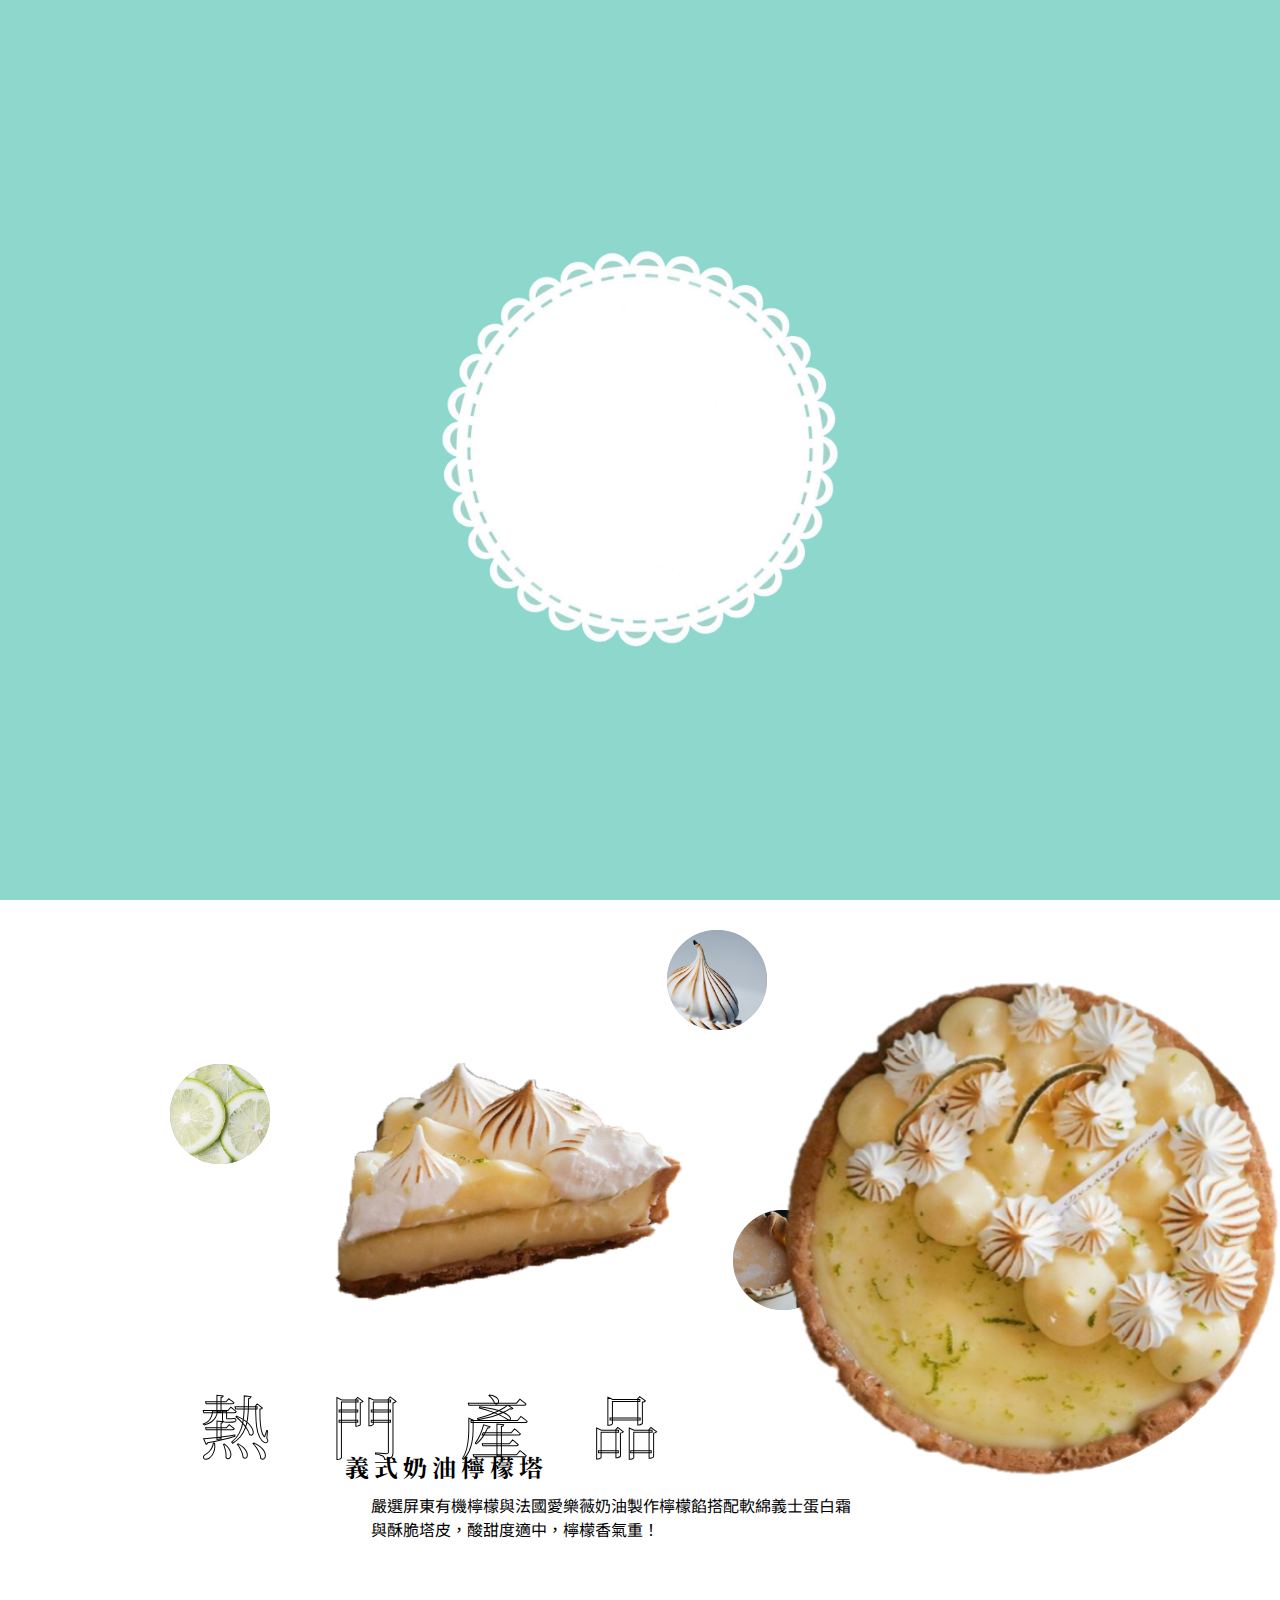
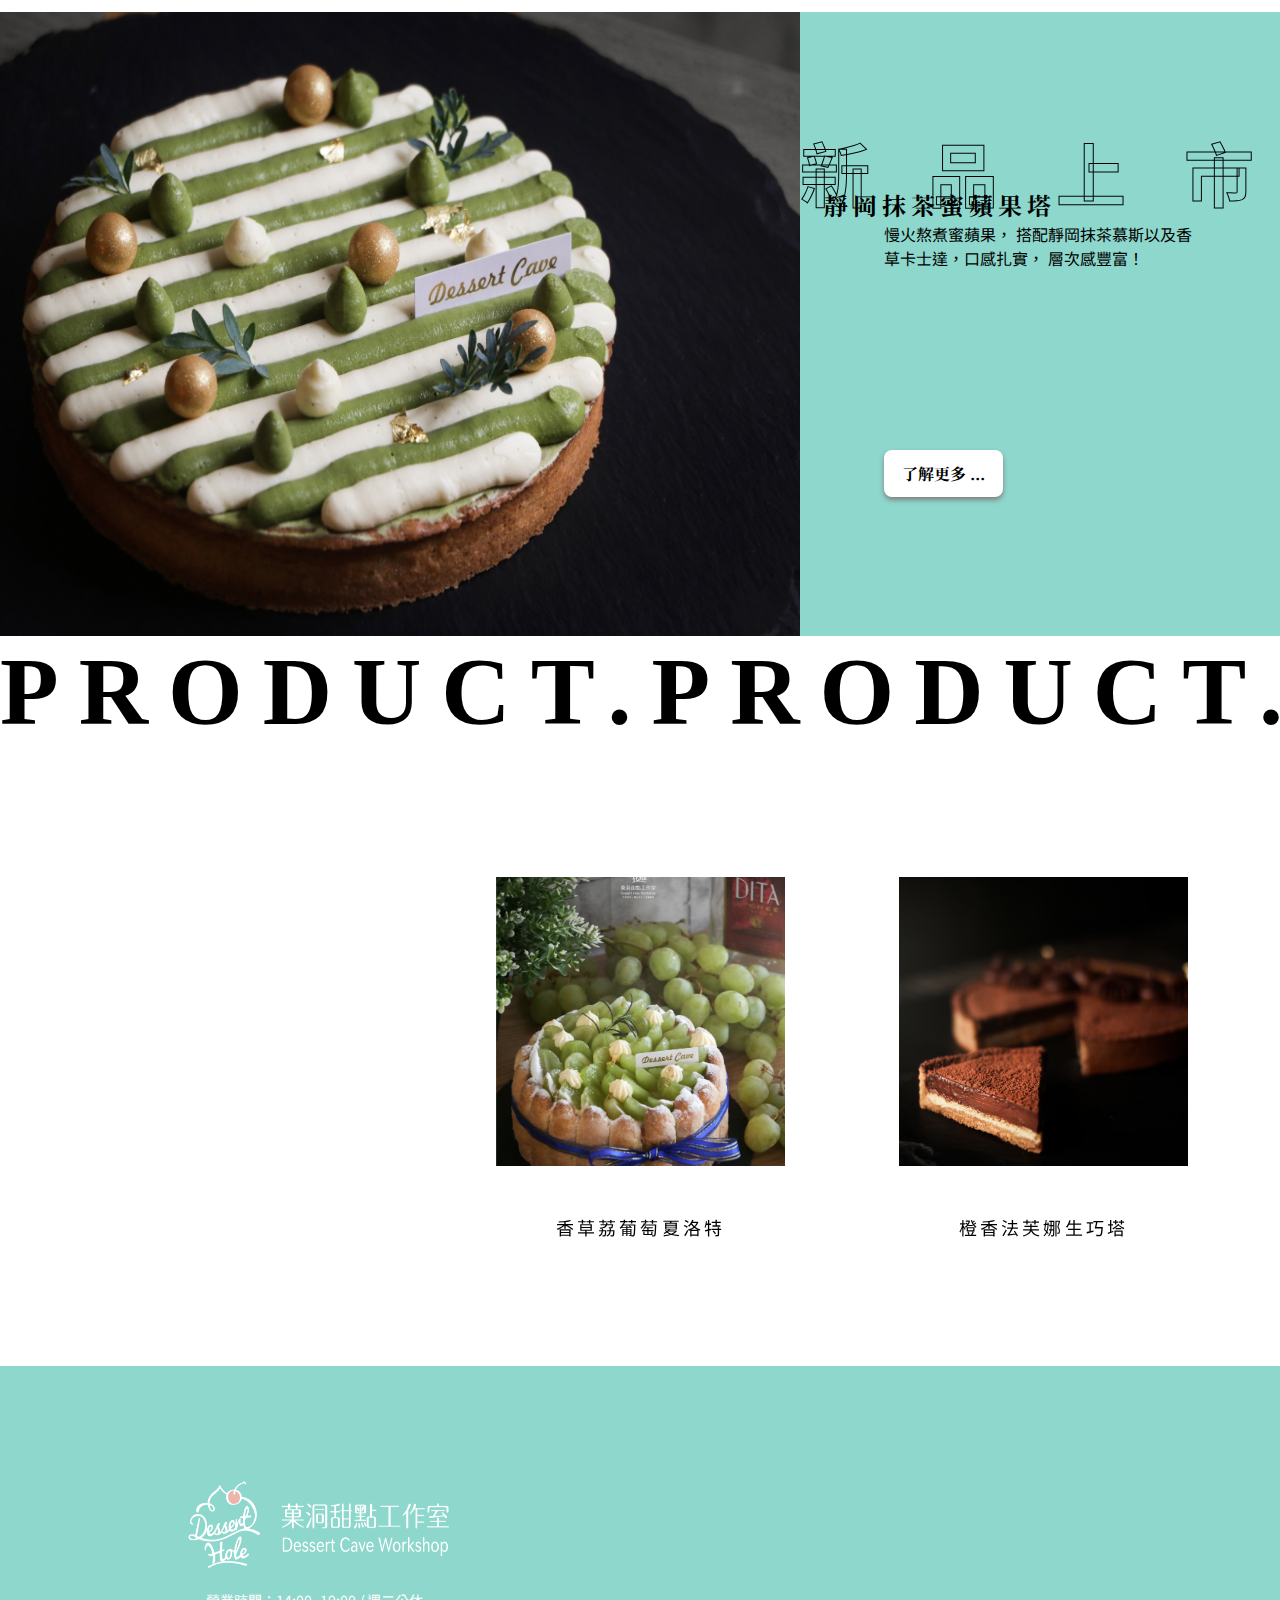
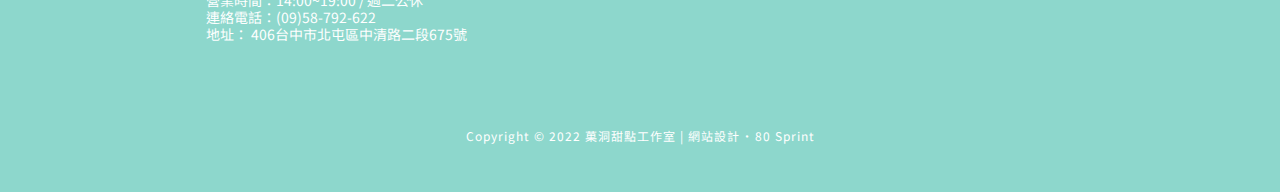
==== index.html @ 368b13ea "10302203" ====
<!DOCTYPE html>
<html lang="en">

<head>
	<meta charset="UTF-8">
	<meta http-equiv="X-UA-Compatible" content="IE=edge">
	<meta name="viewport" content="width=device-width, initial-scale=1.0">
	<title>菓洞甜點工作室首頁</title>
	<link href="https://fonts.googleapis.com/css?family=Noto+Sans+TC:100,300,regular,500,700,900" rel="stylesheet" />
	<link href="https://fonts.googleapis.com/css?family=Noto+Serif+TC:100,300,regular,500,700,900" rel="stylesheet" />
	<link rel='stylesheet' href='https://cdnjs.cloudflare.com/ajax/libs/font-awesome/6.2.0/css/all.min.css'
		integrity='sha512-xh6O/CkQoPOWDdYTDqeRdPCVd1SpvCA9XXcUnZS2FmJNp1coAFzvtCN9BmamE+4aHK8yyUHUSCcJHgXloTyT2A=='
		crossorigin='anonymous' />

	<link rel="stylesheet" href="https://cdn.jsdelivr.net/npm/bootstrap-icons@1.9.1/font/bootstrap-icons.css">
	<link rel="icon" type="image/x-icon" href="./img/logo-bg-white.png">
	<link rel="stylesheet" href="https://cdn.jsdelivr.net/npm/swiper@8/swiper-bundle.min.css" />
	<!--分頁圖片ICON-->
	<script src="./js/loading.js"></script>
	<link rel="stylesheet" href="./css/loading.css">
	<link rel="stylesheet" href="./css/index.css">
	<link rel="stylesheet" href="./css/banner-swiper.css">
</head>

<body>
	<!-- Messenger 洽談外掛程式 Code -->
	<div id="fb-root"></div>

	<!-- Your 洽談外掛程式 code -->
	<div id="fb-customer-chat" class="fb-customerchat">
	</div>

	<script>
		var chatbox = document.getElementById('fb-customer-chat');
		chatbox.setAttribute("page_id", "2015504092014554");
		chatbox.setAttribute("attribution", "biz_inbox");
	</script>

	<!-- Your SDK code -->
	<script>
		window.fbAsyncInit = function() {
			FB.init({
				xfbml            : true,
				version          : 'v15.0'
			});
		};

		(function(d, s, id) {
			var js, fjs = d.getElementsByTagName(s)[0];
			if (d.getElementById(id)) return;
			js = d.createElement(s); js.id = id;
			js.src = 'https://connect.facebook.net/zh_TW/sdk/xfbml.customerchat.js';
			fjs.parentNode.insertBefore(js, fjs);
		}(document, 'script', 'facebook-jssdk'));
	</script>

	<header class="nav-bar">
		<nav>
			<a href="./index.html">
				<div id="nav-logo" class="nav-logo"></div>
			</a>
			<div class="nav-btns">
				<a href="./news.html" class="nav-style nav-btn1">活動快訊</a>
				<a href="./product.html" class="nav-style nav-btn2">產品介紹</a>
				<a href="./AboutUs.html" class="nav-style nav-btn3">品牌故事</a>
			</div>
			<div class="social-media-area">
				<a href="https://www.facebook.com/dessertcave0725/" target="_blank" id="facebook" class="social-style"></a>
				<a href="https://www.instagram.com/dessertcave_taichung/?utm_medium=copy_link" target="_blank" id="instagram"
					class="social-style"></a>
			</div>
		</nav>
		<input id="ham_icon" type="checkbox" hidden>
		<label for="ham_icon" class="ham-icon">
			<?xml version="1.0" encoding="utf-8"?>
			<!-- Generator: Adobe Illustrator 25.0.0, SVG Export Plug-In . SVG Version: 6.00 Build 0)  -->
			<svg version="1.1" id="圖層_1" xmlns="http://www.w3.org/2000/svg" xmlns:xlink="http://www.w3.org/1999/xlink" x="0px"
				y="0px" viewBox="0 0 170.1 170.1" style="enable-background:new 0 0 170.1 170.1;" xml:space="preserve">
				<g>
					<g>
						<line class="st0" x1="36.9" y1="44.3" x2="133.2" y2="44.3" />
						<line class="st0" x1="36.9" y1="86" x2="133.2" y2="86" />
						<line class="st0" x1="85" y1="127.8" x2="133.2" y2="127.8" />
					</g>
				</g>
				<rect x="260.2" y="-26.9" class="st1" width="41.1" height="41.1" />
			</svg>
		</label>
		<div id="toggle_menu">
			<div class="wrap">
				<div class="toggle-menu-content">
					<img src="./img/logo-bg-white.png" alt="">
					<div class="nav-links">
						<a href="./news.html">活動快訊</a>
						<a href="./product.html">產品介紹</a>
						<a href="./AboutUs.html">品牌故事</a>
					</div>
					<div class="follow-us">Follow us</div>
					<div class="ssn">
						<i class="facebook fa-brands fa-facebook"></i>
						<i class="instagram fa-brands fa-instagram"></i>
					</div>
				</div>
				<label for="ham_icon" class="close-icon">
					<i class="fa-solid fa-xmark"></i>
				</label>
			</div>
		</div>

		<div class="pagination">
			<div class="content">
				<a href="#banner" class="page">
					最新消息
				</a>
				<a href="#showcase" class="page">熱門產品</a>
				<a href="#new" class="page">新品上市</a>
				<a href="#footer" class="page">聯絡我們</a>
			</div>
		</div>
	</header>

	<main>
		<div id="banner" class="banner">
			<div class="carousel">
				<button class="carousel__button carousel__button--left is-hidden">
					<i class="fa fa-angle-left" aria-hidden="true"></i>
				</button>
				<div class="carousel__track-container">
					<ul class="carousel__track">
						<li class="carousel__slide current-slide">
							<img class="carousel__image" src="./img/index/靜岡抹茶蜜蘋果.jfif" alt="">
						</li>
						<li class="carousel__slide">
							<img class="carousel__image" src="./img/義式奶油檸檬塔.png" alt="">
						</li>
					</ul>
				</div>
				<button class="carousel__button carousel__button--right">
					<i class="fa fa-angle-right" aria-hidden="true"></i>
				</button>
		
				<div class="carousel__nav">
					<button class="carousel__indicator current-slide"></button>
					<button class="carousel__indicator"></button>
				</div>
			</div>
		</div>
		<div id="showcase" class="product-showcase">

			<div class="see-through1 see-through-style">
				<div class="mask"></div>
				<img src="./img/index/lemon-hover.png" alt="">
			</div>
			<div class="see-through2 see-through-style">
				<div class="mask"></div>
				<img src="./img/index/Marshmallow-hover.png" alt="">
			</div>
			<div class="see-through3 see-through-style">
				<div class="mask"></div>
				<img src="./img/index/pie-hover.png" alt="">
			</div>

			<div class="profile">
				<img src="./img/index/lemon-slice.png" alt="">
			</div>
			<div class="description">
				<div class="title">
					<div class="bg">熱&nbsp;門&nbsp;產&nbsp;品</div>
					<div class="text">
						義式奶油檸檬塔
					</div>
					<p>
						嚴選屏東有機檸檬與法國愛樂薇奶油製作檸檬餡搭配軟綿義士蛋白霜與酥脆塔皮，酸甜度適中，檸檬香氣重！
					</p>
				</div>

			</div>
			<div class="rotate-img"></div>

		</div>


		<div id="new" class="new-product">
			<img src="./img/index/靜岡抹茶蜜蘋果.jfif" alt="New Product">
			<div class="text">
				<div class="title">
					<div class="inner-text">
						靜岡抹茶蜜蘋果塔
					</div>
					<div class="bg">新&nbsp;品&nbsp;上&nbsp;市</div>
				</div>
				<p>
					慢火熬煮蜜蘋果，
					搭配靜岡抹茶慕斯以及香草卡士達，口感扎實，
					層次感豐富！
				</p>
				<a href="https://www.facebook.com/dessertcave0725/" target="_blank"><button>了解更多 ...</button></a>
			</div>


		</div>
		<div id="series" class="product-series">
			<div class="marquee-area">
				<div class="marquee-text">PRODUCT.</div>
			</div>
			<div class="swiper-area">
				<div class="swiper mySwiper">
					<div class="swiper-wrapper">
						<div class="swiper-slide">
							<div class="swiper-product-img"><img src="./img/index/Product_List/香草荔葡萄夏洛特.jfif" alt="">
							</div>
							<div class="swiper-product-name">香草荔葡萄夏洛特</div>
						</div>
						<div class="swiper-slide">
							<div class="swiper-product-img"><img src="./img/index/Product_List/橙香法芙娜生巧塔.jfif" alt="">
							</div>
							<div class="swiper-product-name">橙香法芙娜生巧塔</div>
						</div>
						<div class="swiper-slide">
							<div class="swiper-product-img"><img src="./img/index/Product_List/伯爵奶茶慕斯塔.jfif" alt="">
							</div>
							<div class="swiper-product-name">伯爵奶茶慕斯塔</div>
						</div>
						<div class="swiper-slide">
							<div class="swiper-product-img">
								<img src="./img/index/靜岡抹茶蜜蘋果.jfif" alt="">
								<a href="./product.html" class="more-product">查看更多</a>
							</div>
						</div>
					</div>
				</div>
			</div>
		</div>
	</main>



	<footer id="footer">
		<div class="footer-box">
			<div class="information">
				<ul class="information_box">
					<li class="footer-title"><img src="./img/logo-white.png" alt=""></li>
					<ul class="text">
						<li class="open-time">
							<i class="fa-regular fa-clock"></i>營業時間：14:00~19:00 / 週二公休
						</li>
						<li class="phone">
							<i class="fa-solid fa-phone"></i>
							連絡電話：(09)58-792-622
						</li>
						<li class="address">
							<span><i class="fa-solid fa-location-dot"></i>
								地址：</span> 406台中市北屯區中清路二段675號
						</li>
						<li>
							<i class="fa-solid fa-location-dot"></i>
							<a href="https://goo.gl/maps/UedJ8vudftVtVXbB7">google map</a>
						</li>
					</ul>
				</ul>
			</div>
			<div class="map">
				<iframe
					src="https://www.google.com/maps/embed?pb=!1m18!1m12!1m3!1d3639.6289181786256!2d120.66221005079632!3d24.184743577884394!2m3!1f0!2f0!3f0!3m2!1i1024!2i768!4f13.1!3m3!1m2!1s0x346917ccaa821ba1%3A0x9b258333d403eedb!2z6I-T5rSe55Sc6bue5bel5L2c5a6kLeazleW8j-WhlOmhnuOAgeS5s-mFquibi-ezleWkluW4tuW6lw!5e0!3m2!1szh-TW!2stw!4v1666022627521!5m2!1szh-TW!2stw"
					allowfullscreen="" loading="lazy" referrerpolicy="no-referrer-when-downgrade"></iframe>
			</div>
		</div>
		<div class="copy-right">
			Copyright © 2022 菓洞甜點工作室 | 網站設計 ˙ 80 Sprint
		</div>
	</footer>

	<div id="loading">
		<img id="img_bg" src="./img/index/loading_bg.png" alt="" class="">
		<img id="img_logo_done" src="./img/index/logo-green.png" alt="" class="">
	</div>

	<script src="https://cdn.jsdelivr.net/npm/swiper@8/swiper-bundle.min.js"></script>
	<script>
		var swiper = new Swiper(".mySwiper", {
			slidesPerView: 1,
			spaceBetween: 114,
			centeredSlides: true,
			width: 289,
			// pagination: {
			//     el: ".swiper-pagination",
			//     clickable: true,
			// },
		});

	</script>
	<script src="./js/common.js"></script>
	<script src="./js/banner-swiper.js"></script>
</body>

</html>
---- css/loading.css ----
#loading {
  width: 100vw;
  height: 100vh;
  display: block;
  position: fixed;
  top: 0;
  left: 0;
  z-index: 100;
  background-color: #8dd7cc;
  animation: 1s linear 3s fade-out;
}
#loading :is(#img_bg, #img_logo, #img_logo_done) {
  position: absolute;
  top: 50%;
  left: 50%;
  translate: -50% -50%;
  width: 400px;
  height: 400px;
}
#loading #img_bg {
  animation: 2s cubic-bezier(.14,.8,.64,1.01) rotate, 2s linear 2s stop;
}
#loading #img_logo_done {
  scale: 0;
  animation: .75s cubic-bezier(.45,.5,.44,1.75) 2s pop-up, 1.25s linear 2.75s pop-stop;
}

/* View Style */
.off {
  display: none !important;
}

/* Animations */
@keyframes rotate {
  0% {
    rotate: 0deg;
  }
  100% {
    rotate: 180deg;
  }
}
@keyframes stop {
  0%,
  100% {
    rotate: 180deg;
  }
}
@keyframes fade-out {
  0% {
    opacity: 1;
  }
  99% {
    opacity: 0;
  }
  100% {
    display: none;
  }
}
@keyframes pop-up {
  0% {
    scale: 0;
    opacity: 0;
  }
  100% {
    scale: 1;
    opacity: 1;
  }
}
@keyframes pop-stop {
  0%, 100% {
    scale: 1;
    opacity: 1;
  }
}
---- css/index.css ----
@charset "UTF-8";
@import url("https://fonts.googleapis.com/css2?family=Noto+Sans+TC:wght@900&display=swap");
@keyframes img-rotate {
  0% {
    transform: rotate(360deg);
  }
  100% {
    transform: rotate(0deg);
  }
}
@keyframes marquee {
  0% {
    transform: translateX(0px);
  }
  100% {
    transform: translateX(-1950px);
  }
}
* {
  box-sizing: border-box;
  margin: 0;
  padding: 0;
  font-family: "Noto Sans TC", sans-serif;
}

html {
  scroll-behavior: smooth;
}
html ::-webkit-scrollbar {
  width: 0px;
}

body {
  width: 100%;
  height: auto;
  position: relative;
  font-family: "Noto Serif TC";
}

header {
  width: 100%;
  height: 70px;
  position: relative;
  top: 0;
  border-top: 7px solid rgb(141, 215, 204);
  background-color: white;
  z-index: 100;
  transition: 0.2s ease-out;
}
header nav {
  display: flex;
  justify-content: flex-end;
  align-items: center;
  position: relative;
  max-width: 1440px;
  height: 100%;
  margin: auto;
  background-color: white;
}
header nav .nav-logo {
  display: flex;
  justify-content: center;
  align-items: center;
  height: 102px;
  width: 102px;
  background-image: url("../img/NAV/Logo/logo-bg-white.png");
  background-position: center;
  background-size: cover;
  background-repeat: no-repeat;
  position: absolute;
  top: 15px;
  left: 0;
  border-radius: 50%;
  z-index: 5;
  scale: 1;
  transition: 0.2s ease-out;
}
header nav .nav-btns {
  display: flex;
  justify-content: flex-end;
  align-items: center;
  position: relative;
  height: 100%;
  flex: 1;
  padding: 0 28px;
  background-color: white;
}
header nav .nav-btns a ul li {
  display: flex;
  justify-content: center;
  align-items: center;
}
header nav .nav-btns a + a {
  margin-left: 12px;
}
header nav .nav-btns .nav-style {
  display: flex;
  justify-content: center;
  align-items: center;
  position: relative;
  padding: 4px 8px;
  text-decoration: none;
  color: black;
  font-weight: 400;
  font-size: 18px;
  border-radius: 8px;
  letter-spacing: 1px;
  transition: 0.2s;
  z-index: 2;
}
header nav .nav-btns .nav-style:hover {
  outline: 3px solid #8dd7cc;
}
header nav .nav-btns .nav-style#order .order-menu {
  width: 100%;
  position: absolute;
  top: 100%;
  list-style: none;
  display: none;
  line-height: 40px;
  border: 1px black solid;
  background-color: #eee;
}
header nav .nav-btns .nav-style#order:hover .order-menu {
  display: block;
  width: 100%;
}
header nav .nav-btns .nav-style#order:hover .order-menu li:hover {
  background-color: #000;
  color: #eee;
}
header nav .nav-btns:after {
  content: "";
  position: absolute;
  right: 0;
  height: 36px;
  border-right: 2px solid #242424;
}
header nav .social-media-area {
  display: flex;
  justify-content: center;
  align-items: center;
  position: relative;
  padding: 0 16px 0 32px;
  background-color: white;
}
header nav .social-media-area a + a {
  margin-left: 12px;
}
header nav .social-media-area .social-style {
  width: 44px;
  height: 44px;
}
header nav .social-media-area #facebook {
  width: 40px;
  height: 40px;
  background-image: url("../img/NAV/社群/FB.png");
  background-position: center;
  background-size: cover;
  background-repeat: no-repeat;
  transition: 0.4s ease;
  scale: 1;
}
header nav .social-media-area #facebook:hover {
  scale: 1.15;
}
header nav .social-media-area #instagram {
  width: 38px;
  height: 38px;
  background-image: url("../img/NAV/社群/IG.png");
  background-position: center;
  background-size: cover;
  background-repeat: no-repeat;
  background-size: contain;
  transition: 0.4s ease;
  scale: 1;
}
header nav .social-media-area #instagram:hover {
  scale: 1.15;
}
header .ham-icon,
header #toggle_menu {
  display: none;
}
header .pagination {
  width: 100%;
  height: 40px;
  display: flex;
  justify-content: flex-end;
  align-items: center;
  position: absolute;
}
header .pagination .content {
  display: flex;
  justify-content: space-around;
  align-items: center;
  width: calc(50% + 720px - 51px);
  height: 100%;
  padding: 0 10%;
  background-color: rgba(141, 215, 204, 0.6);
  z-index: 1;
}
header .pagination .content a {
  color: black;
  text-decoration: none;
  transition: 0.25s ease;
}
header .pagination .content a:hover {
  text-decoration: underline;
}

main {
  position: relative;
  width: 100%;
}
main .banner {
  width: 100%;
  height: 771px;
  display: flex;
  justify-content: center;
  align-items: center;
  background-image: url("../img/index/banner_img.jfif");
  background-position: center;
  background-size: cover;
  background-repeat: no-repeat;
  position: relative;
}
main .product-showcase {
  width: 100%;
  height: 771px;
  display: flex;
  justify-content: center;
  align-items: center;
  position: relative;
  font-family: "Noto Serif TC";
  font-size: 3rem;
  overflow: hidden;
}
main .product-showcase .see-through-style {
  width: 100px;
  height: 100px;
  border-radius: 50%;
  position: absolute;
}
main .product-showcase .see-through-style .mask {
  z-index: 5;
}
main .product-showcase .see-through-style img {
  width: 100%;
  height: 100%;
}
@media screen and (max-width: 720px) {
  main .product-showcase .see-through-style {
    display: none;
  }
}
main .product-showcase .see-through1 {
  background-color: #969696;
  top: 223px;
  left: 170px;
}
main .product-showcase .see-through1 .mask {
  background-image: url("./img/index/icons8-lemon.png");
  background-position: center;
  background-size: cover;
  background-repeat: no-repeat;
}
main .product-showcase .see-through2 {
  background-color: #969696;
  top: 89px;
  left: 667px;
}
main .product-showcase .see-through2 .mask {
  background-image: url("./img/index/icons8-marshmallow.png");
  background-position: center;
  background-size: cover;
  background-repeat: no-repeat;
}
main .product-showcase .see-through3 {
  background-color: #969696;
  top: 369px;
  left: 733px;
}
main .product-showcase .see-through3 .mask {
  background-image: url("./img/index/Cookie.png");
  background-position: center;
  background-size: cover;
  background-repeat: no-repeat;
}
main .product-showcase .profile {
  width: 621px;
  height: auto;
  position: absolute;
  top: 219px;
  left: 184px;
}
main .product-showcase .profile img {
  width: 100%;
  height: auto;
  object-fit: contain;
}
@media screen and (max-width: 720px) {
  main .product-showcase .profile {
    display: none;
  }
}
main .product-showcase .description {
  width: 600px;
  position: absolute;
  top: 532px;
  left: 200px;
  display: flex;
  justify-content: space-between;
}
main .product-showcase .description .title {
  width: 100%;
  height: 100%;
  position: relative;
}
main .product-showcase .description .title .text {
  width: 100%;
  position: absolute;
  top: 76px;
  left: 145px;
  font-size: 24px;
  font-weight: bold;
  font-family: "Noto Serif TC";
  color: black;
  letter-spacing: 5px;
  z-index: 5;
}
main .product-showcase .description .title .bg {
  font-size: 70px;
  font-weight: none;
  font-family: "Noto Serif TC";
  color: transparent;
  position: absolute;
  top: 0;
  left: 0;
  z-index: 3;
  -webkit-text-stroke: 1px black;
  letter-spacing: 0.3em;
}
main .product-showcase .description .title p {
  width: 488px;
  height: 79px;
  font-size: 16px;
  position: absolute;
  top: 120px;
  left: 171px;
  z-index: 1;
}
@media screen and (max-width: 720px) {
  main .product-showcase .description {
    top: 0;
    left: 20px;
  }
  main .product-showcase .description .title .text {
    top: 187px;
    left: 53px;
    font-size: 18px;
  }
  main .product-showcase .description .title .bg {
    top: 166px;
    left: 24px;
    -webkit-text-stroke: 0px black;
    color: #eeb8af;
    font-size: 32px;
    font-weight: 700;
    letter-spacing: 0.3em;
  }
  main .product-showcase .description .title p {
    width: 192px;
    height: auto;
    top: 342px;
    left: 44px;
    font-size: 14px;
  }
}
main .product-showcase .rotate-img {
  width: 609px;
  height: 609px;
  animation-name: img-rotate;
  animation-duration: 10s;
  animation-iteration-count: infinite;
  animation-timing-function: linear;
  background-image: url("../img/index/檸檬塔去背.png");
  background-position: center;
  background-size: cover;
  background-repeat: no-repeat;
  position: absolute;
  top: 50%;
  right: 100px;
  translate: 0 -50%;
  border-radius: 50%;
}
@media screen and (max-width: 720px) {
  main .product-showcase .rotate-img {
    width: 383px;
    height: 383px;
    position: absolute;
    top: 50%;
    right: -191px;
    translate: 0 -50%;
  }
}
@media screen and (max-width: 720px) {
  main .product-showcase {
    width: 100%;
    height: 509px;
  }
}
main .new-product {
  width: 100%;
  height: 624px;
  display: flex;
  justify-content: flex-start;
  align-items: center;
  position: relative;
  color: rgb(107, 78, 38);
  font-family: "Noto Serif TC";
  font-size: 3rem;
  background-color: rgb(141, 215, 204);
}
main .new-product img {
  width: 1034px;
  height: 624px;
  background-color: rgb(141, 215, 204);
}
main .new-product .text {
  width: calc(100% - 1034px);
  height: 100%;
  display: flex;
  flex-direction: column;
  justify-content: center;
  align-items: flex-start;
  background-color: rgb(141, 215, 204);
}
main .new-product .text .title {
  width: 385px;
  height: 70px;
  display: flex;
  justify-content: flex-start;
  align-items: flex-end;
  padding-left: 59px;
  position: relative;
}
main .new-product .text .title .inner-text {
  font-size: 24px;
  font-weight: bold;
  font-family: "Noto Serif TC";
  color: black;
  position: absolute;
  left: 24px;
  letter-spacing: 5px;
  z-index: 1;
}
main .new-product .text .title .bg {
  width: 403px;
  height: 118px;
  display: flex;
  justify-content: flex-start;
  align-items: flex-end;
  position: absolute;
  left: 0;
  -webkit-text-stroke: 1px black;
  color: transparent;
  font-size: 70px;
  font-weight: 700;
  letter-spacing: 0.3em;
  z-index: 0;
}
main .new-product .text p {
  width: 399px;
  height: 128px;
  padding-left: 84px;
  font-size: 16px;
  color: black;
}
main .new-product .text button {
  transform: translateX(84px);
  margin-top: 100px;
  padding: 12px 18px;
  font-size: 16px;
  font-weight: bold;
  font-family: "Noto Serif TC";
  color: black;
  border: none;
  border-radius: 8px;
  background-color: white;
  box-shadow: gray 0px 3px 5px;
  cursor: pointer;
}
main .new-product .text button:hover {
  outline: 4px solid #242424;
}
@media screen and (max-width: 720px) {
  main .new-product .text button {
    display: none;
  }
}
@media screen and (max-width: 720px) {
  main .new-product {
    width: 100%;
    height: 451px;
  }
  main .new-product img {
    width: 100%;
    height: 100%;
    object-fit: cover;
    object-position: center;
  }
  main .new-product .text {
    width: 100vw;
    height: 200px;
    display: flex;
    flex-direction: column;
    justify-content: flex-start;
    align-items: center;
    position: absolute;
    top: 0;
    left: 0;
    background-color: transparent;
    z-index: 5;
  }
  main .new-product .text .title {
    width: 100vw;
    height: 44px;
    position: absolute;
    top: 0;
    left: 0;
  }
  main .new-product .text .title .inner-text {
    top: 296px;
    left: 53px;
    color: #fff;
    font-size: 18px;
  }
  main .new-product .text .title .bg {
    width: auto;
    height: auto;
    top: 247px;
    left: 24px;
    -webkit-text-stroke-width: 0px;
    color: #fff;
    font-size: 32px;
    font-family: "Noto Serif TC";
    font-weight: 700;
    letter-spacing: 0.3em;
  }
  main .new-product .text p {
    width: 100vw;
    height: auto;
    position: absolute;
    top: 357px;
    padding: 0 45px;
    color: #fff;
    font-size: 14px;
  }
  main .new-product .text .more-info {
    display: none;
  }
}
main .product-series {
  width: 100%;
  height: auto;
  color: rgb(107, 78, 38);
  font-family: "Noto Serif TC";
  font-size: 3rem;
}
main .product-series .marquee-area {
  width: 100%;
  overflow: hidden;
}
main .product-series .marquee-area .marquee-text {
  font-size: 96px;
  font-weight: bold;
  font-family: none;
  color: black;
  animation-name: marquee;
  animation-duration: 5s;
  animation-iteration-count: infinite;
  animation-timing-function: linear;
  width: 650px;
  height: 96px;
  letter-spacing: 20px;
}
main .product-series .marquee-area .marquee-text::before {
  content: "PRODUCT.PRODUCT.PRODUCT.";
}
main .product-series .marquee-area .marquee-text::after {
  content: "PRODUCT.PRODUCT.";
}
main .product-series .swiper-area {
  width: 100%;
  height: auto;
  padding: 145px 0 126px;
  position: relative;
  display: flex;
  align-items: center;
}
main .product-series .swiper-area .swiper {
  width: 100%;
  height: auto;
  padding: 0;
}
main .product-series .swiper-area .swiper .swiper-wrapper {
  position: relative;
  left: 50%;
  translate: -144px 0;
}
main .product-series .swiper-area .swiper .swiper-wrapper .swiper-slide {
  width: 289px;
  height: auto;
  display: flex;
  flex-direction: column;
  justify-content: start;
  align-items: center;
}
main .product-series .swiper-area .swiper .swiper-wrapper .swiper-slide .swiper-product-img {
  width: 289px;
  height: 289px;
}
main .product-series .swiper-area .swiper .swiper-wrapper .swiper-slide .swiper-product-img img {
  width: 100%;
  height: 100%;
  object-fit: cover;
  object-position: center;
}
main .product-series .swiper-area .swiper .swiper-wrapper .swiper-slide .swiper-product-img .more-product {
  width: 289px;
  height: 289px;
  display: flex;
  justify-content: center;
  align-items: center;
  position: absolute;
  top: 0;
  color: #000;
  font-size: 18px;
  background-color: rgba(255, 255, 255, 0.6);
  z-index: 5;
}
main .product-series .swiper-area .swiper .swiper-wrapper .swiper-slide .swiper-product-name {
  font-size: 18px;
  font-weight: none;
  font-family: "Noto Sans TC";
  color: black;
  padding-top: 48px;
  letter-spacing: 0.2rem;
}
@media screen and (max-width: 720px) {
  main .product-series .swiper-area {
    padding: 80px 0 60px;
  }
  main .product-series .swiper-area .swiper .swiper-wrapper {
    position: relative;
    left: 50%;
    translate: -150px 0;
  }
  main .product-series .swiper-area .swiper .swiper-wrapper .swiper-slide {
    width: 300px;
    height: auto;
    display: flex;
    flex-direction: column;
    justify-content: start;
    align-items: center;
  }
  main .product-series .swiper-area .swiper .swiper-wrapper .swiper-slide .swiper-product-img {
    width: 300px;
    height: 300px;
  }
  main .product-series .swiper-area .swiper .swiper-wrapper .swiper-slide .swiper-product-img .more-product {
    width: 300px;
    height: 300px;
  }
  main .product-series .swiper-area .swiper .swiper-wrapper .swiper-slide .swiper-product-name {
    font-size: 16px;
    font-weight: 400;
    font-family: "Noto Sans TC";
    color: black;
    padding-top: 36px;
  }
}

footer {
  width: 100%;
  height: 426px;
  display: flex;
  flex-direction: column;
  justify-content: center;
  align-items: center;
  background-color: rgb(141, 215, 204);
  color: rgb(107, 78, 38);
}
footer .footer-box {
  width: 80%;
  display: grid;
  grid-template-columns: 1fr 1fr;
}
footer .footer-box .information {
  display: flex;
  justify-content: center;
  align-items: center;
}
footer .footer-box .information .information_box {
  width: 350px;
  font-size: 14px;
}
footer .footer-box .information .information_box .footer-title {
  list-style: none;
}
footer .footer-box .information .information_box .footer-title img {
  width: 261px;
  height: 87px;
}
footer .footer-box .information .information_box .text {
  padding: 20px 10px;
  color: #fff;
}
footer .footer-box .information .information_box .text li {
  font-size: 14px;
  line-height: 17px;
  list-style: none;
}
footer .footer-box .information .information_box .text li i {
  padding-right: 8px;
}
footer .footer-box .information .information_box .text li:nth-last-of-type(1) {
  display: none;
}
footer .footer-box .map {
  display: flex;
  justify-content: center;
  align-items: center;
}
footer .footer-box .map iframe {
  width: 554px;
  height: 236px;
  border: 0;
  border-radius: 40px;
  padding: 10px;
}
footer .copy-right {
  width: 419px;
  height: 15px;
  display: flex;
  justify-content: center;
  align-items: center;
  transform: translate(0, 250%);
  color: white;
  font-size: 12px;
  letter-spacing: 1px;
}

@media (max-width: 1024px) {
  header nav .nav-btns .nav-style {
    padding: 4px 5px;
  }
  footer {
    justify-content: flex-start;
    width: 100%;
    height: 236px;
  }
  footer .footer-box {
    width: 70%;
    display: flex;
    justify-content: center;
    align-items: center;
    margin-top: 21px;
    border-bottom: 1px solid #121212;
  }
  footer .footer-box .information {
    display: flex;
    flex-direction: column;
    justify-content: center;
    align-items: center;
  }
  footer .footer-box .information .information_box {
    display: flex;
    flex-direction: column;
    justify-content: center;
    align-items: center;
  }
  footer .footer-box .information .information_box .footer-title img {
    width: 166px;
    height: 49px;
  }
  footer .footer-box .information .information_box .text {
    display: flex;
    flex-direction: column;
    justify-content: center;
    align-items: center;
  }
  footer .footer-box .information .information_box .text li {
    font-weight: 400;
    font-size: 12px;
    line-height: 15px;
    color: #121212;
  }
  footer .footer-box .information .information_box .text li a {
    text-decoration: none;
    color: #000;
  }
  footer .footer-box .information .information_box .text li:nth-of-type(1) i {
    display: none;
  }
  footer .footer-box .information .information_box .text li:nth-of-type(2) i {
    display: none;
  }
  footer .footer-box .information .information_box .text li:nth-of-type(3) span {
    display: none;
  }
  footer .footer-box .information .information_box .text li:nth-last-of-type(1) {
    display: block;
  }
  footer .footer-box .map,
footer .footer-box .map iframe {
    display: none !important;
  }
  footer .copy-right {
    transform: translate(0, 0);
    margin: 20px 0 17px;
    color: #121212;
  }
}
@media screen and (min-width: 1441px) and (max-width: 1600px) {
  main .product-showcase .rotate-img {
    right: 0;
  }
  main .new-product img {
    width: 800px;
    height: 624px;
  }
}
@media screen and (min-width: 1241px) and (max-width: 1440px) {
  header nav {
    padding: 0 20px;
    width: calc(100% - 50px);
    height: 100%;
  }
  header nav .nav-logo {
    left: 50px;
  }
  header .pagination .content {
    display: flex;
    justify-content: space-around;
    align-items: center;
    width: calc(100% - 121px);
    height: 100%;
    padding: 0 10%;
    background-color: rgba(141, 215, 204, 0.6);
    z-index: 1;
  }
  header .pagination .content a {
    text-decoration: none;
  }
  main .product-showcase .rotate-img {
    right: 0;
    width: 500px;
    height: 500px;
  }
  main .new-product img {
    width: 800px;
    height: 624px;
  }
}
@media screen and (min-width: 780px) and (max-width: 1240px) {
  header nav {
    padding: 0 20px;
    width: calc(100% - 30px);
    height: 100%;
  }
  header nav .nav-logo {
    left: 30px;
  }
  header .pagination .content {
    display: flex;
    justify-content: space-around;
    align-items: center;
    width: calc(100% - 131px);
    height: 100%;
    padding: 0 10%;
    background-color: rgba(141, 215, 204, 0.6);
    z-index: 1;
  }
  header .pagination .content a {
    text-decoration: none;
  }
  main .product-showcase .rotate-img {
    right: 0;
    width: 400px;
    height: 400px;
  }
  main .new-product img {
    width: 700px;
    height: 624px;
  }
}
@media screen and (max-width: 720px) {
  header {
    position: relative;
  }
  header nav {
    padding: 0 20px;
  }
  header nav .nav-logo {
    width: 70px;
    height: 70px;
    position: absolute;
    top: 19px;
    left: 50%;
    translate: -50% 0;
  }
  header nav .nav-btns,
header nav .social-media-area {
    display: none;
  }
  header .ham-icon {
    position: absolute;
    right: 0;
    top: 50%;
    padding: 0 15px 0;
    transform: translateY(-50%);
    display: block;
    font-size: 3rem;
    z-index: 1;
    cursor: pointer;
  }
  header .ham-icon svg {
    width: 35px;
    height: 35px;
  }
  header .ham-icon svg .st0 {
    fill: none;
    stroke: #9CCEC5;
    stroke-width: 10;
    stroke-miterlimit: 10;
  }
  header #ham_icon:checked ~ #toggle_menu {
    width: 100%;
    height: 100vh;
  }
  header #ham_icon:checked ~ #toggle_menu .wrap .toggle-menu-content img {
    scale: 1;
  }
  header #ham_icon:checked ~ #toggle_menu .wrap .close-icon {
    width: 80px;
    height: 100vh;
    display: flex;
    justify-content: flex-start;
    align-items: center;
    background-color: #8dd7cc;
  }
  header #toggle_menu {
    width: 0;
    height: 100vh;
    transition-duration: 0.4s;
    transition-delay: 0s;
    transition-timing-function: ease-out;
    position: fixed;
    top: 0;
    right: -100vw;
    display: block;
    background-color: white;
    translate: -100% 0;
    z-index: 5;
  }
  header #toggle_menu .wrap {
    display: flex;
  }
  header #toggle_menu .wrap .toggle-menu-content {
    width: calc(100% - 80px);
    height: 100vh;
    display: flex;
    flex-direction: column;
    justify-content: center;
    align-items: center;
  }
  header #toggle_menu .wrap .toggle-menu-content img {
    width: 130px;
    height: 130px;
    object-fit: contain;
    scale: 0;
  }
  header #toggle_menu .wrap .toggle-menu-content .nav-links {
    display: flex;
    flex-direction: column;
    justify-content: center;
    align-items: center;
    padding: 70px 0;
  }
  header #toggle_menu .wrap .toggle-menu-content .nav-links a + a {
    padding-top: 35px;
  }
  header #toggle_menu .wrap .toggle-menu-content .nav-links a {
    color: #000;
    font-size: 20px;
    font-family: "Noto Sans TC";
    text-decoration: none;
  }
  header #toggle_menu .wrap .toggle-menu-content .follow-us {
    padding: 100px 0 20px;
    font-size: 16px;
    font-family: "Noto Sans TC";
  }
  header #toggle_menu .wrap .toggle-menu-content .ssn {
    width: 102px;
    height: 42px;
    display: flex;
    justify-content: space-between;
    align-items: center;
  }
  header #toggle_menu .wrap .toggle-menu-content .ssn .facebook, header #toggle_menu .wrap .toggle-menu-content .ssn .instagram {
    color: #8dd7cc;
    transition: 0.4s ease;
    scale: 1;
  }
  header #toggle_menu .wrap .toggle-menu-content .ssn .facebook {
    font-size: 42px;
  }
  header #toggle_menu .wrap .toggle-menu-content .ssn .instagram {
    font-size: 42px;
  }
  header #toggle_menu .wrap .close-icon {
    width: 80px;
    height: 100vh;
    display: flex;
    justify-content: center;
    align-items: center;
    background-color: #8dd7cc;
  }
  header #toggle_menu .wrap .close-icon i {
    font-size: 30px;
    padding-left: 25px;
  }
  header .pagination {
    display: none !important;
  }
  header .pagination .content {
    width: 100%;
    color: white;
  }
}
.header-hide {
  position: fixed !important;
  top: -70px;
}

.header-show {
  position: fixed !important;
  top: 0px;
}

.logo-hide {
  scale: 0 !important;
}

.pagination-span {
  width: 100% !important;
}/*# sourceMappingURL=index.css.map */
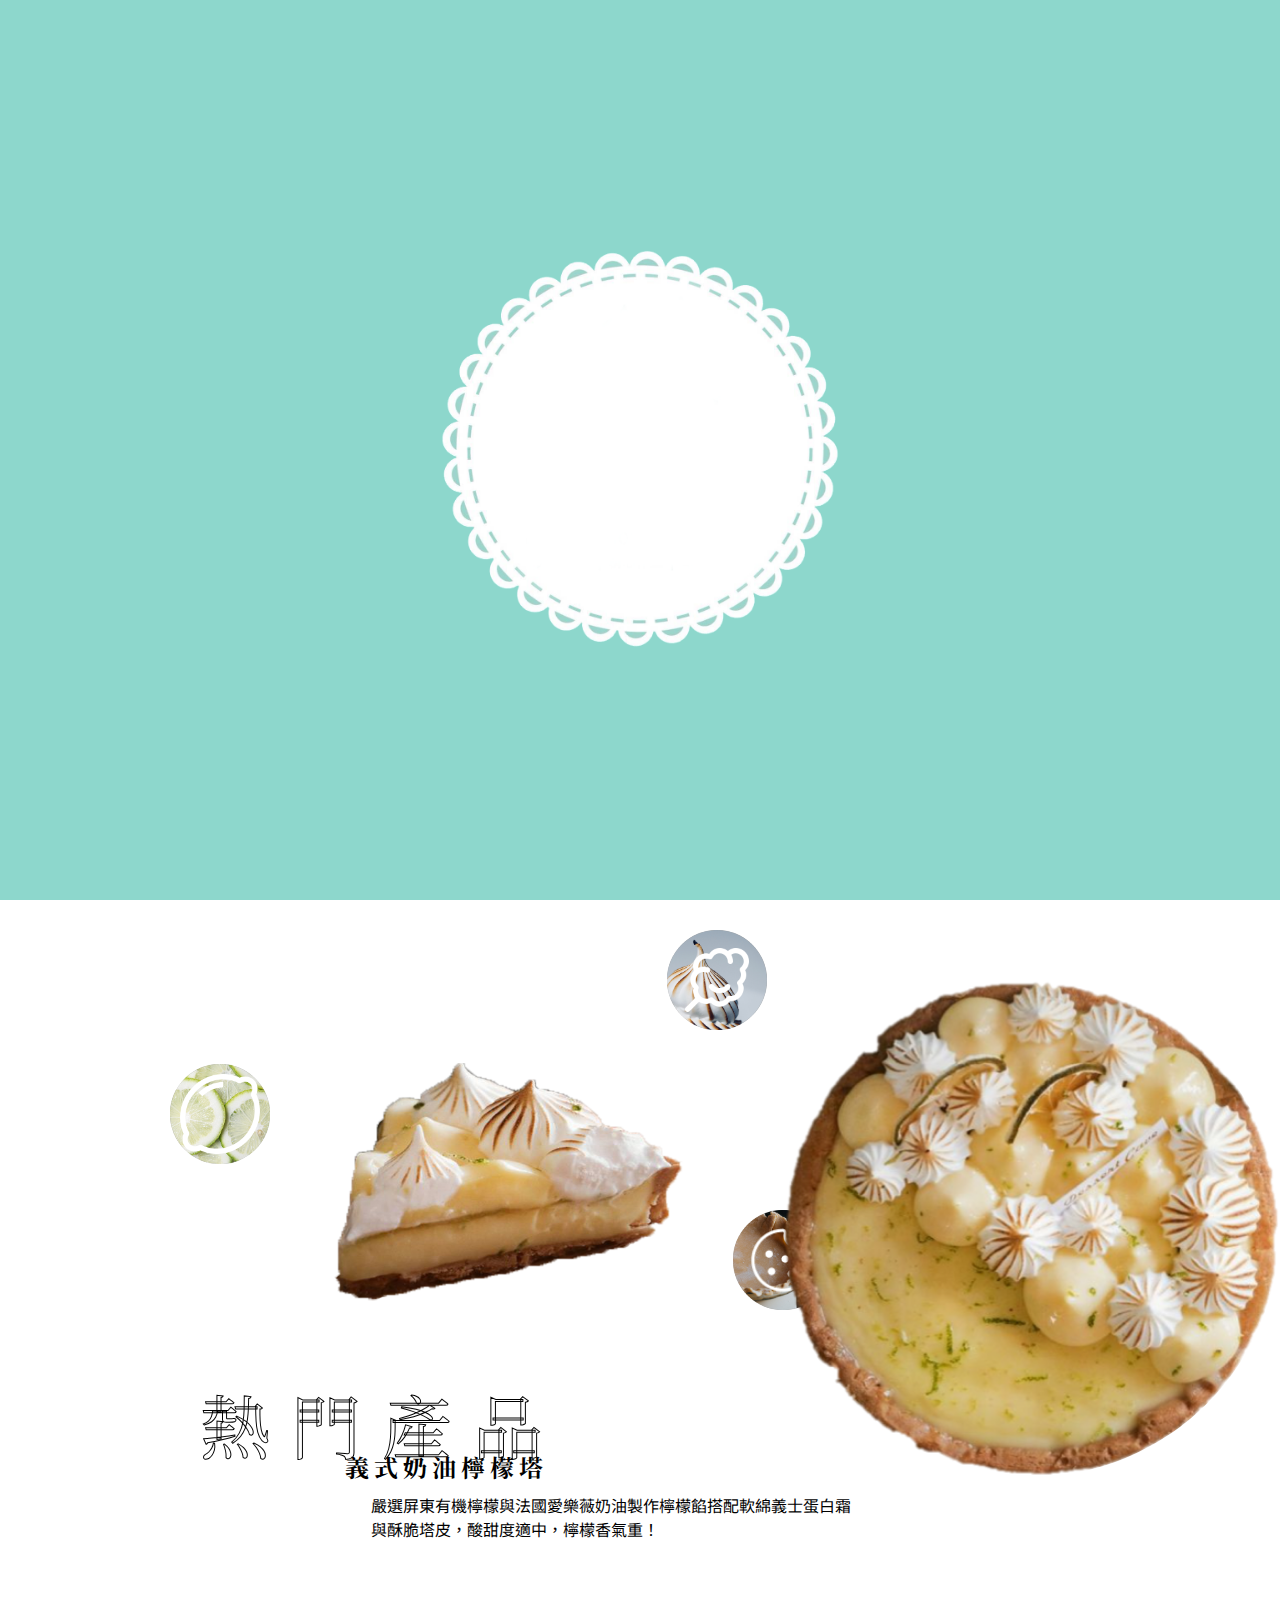
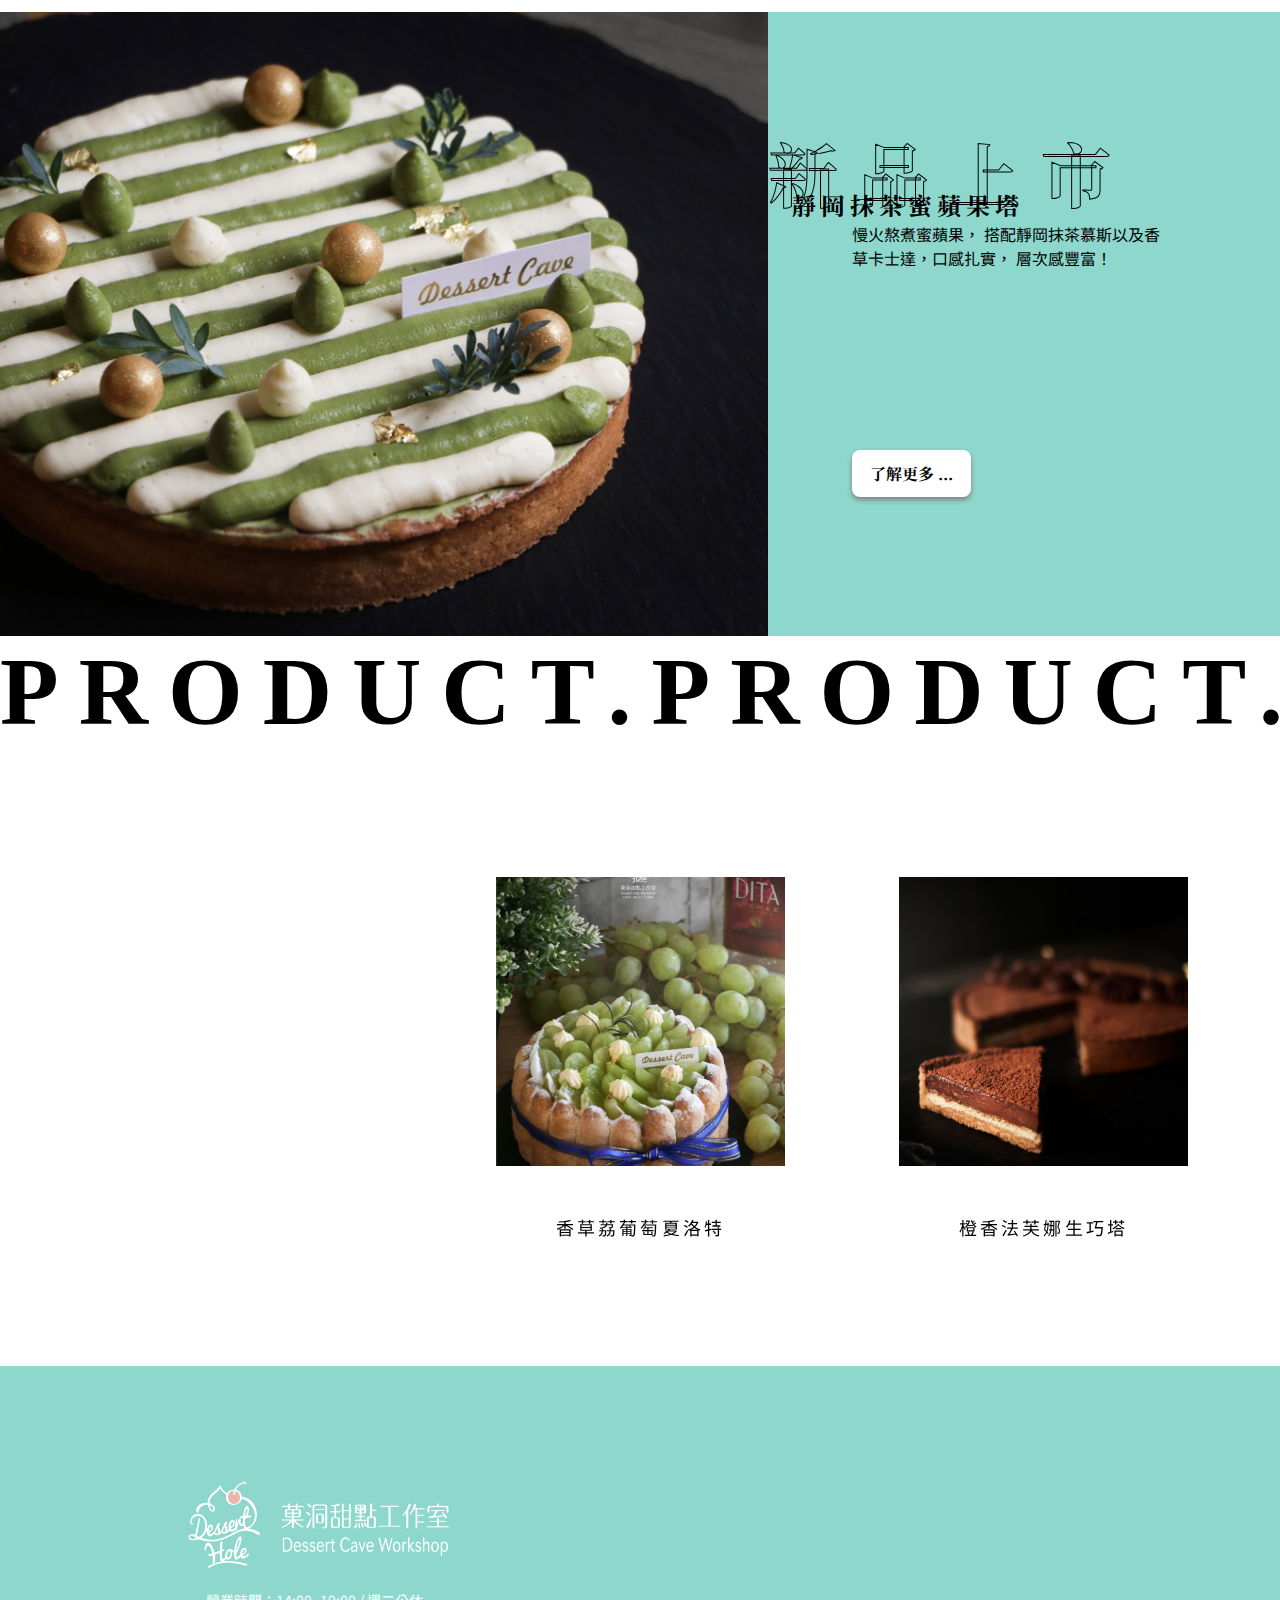
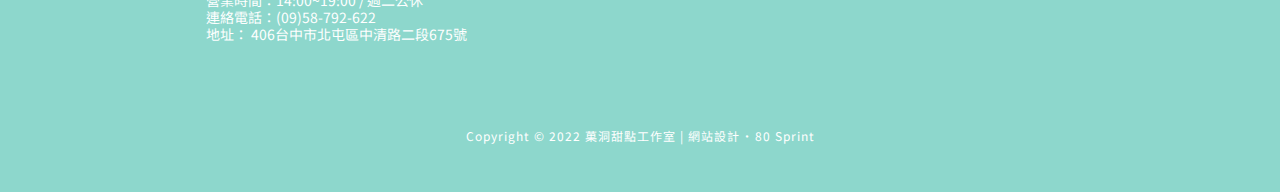
==== commit eef795b4: "10302324" ====
--- a/index.html
+++ b/index.html
@@ -89,7 +89,9 @@
 		<div id="toggle_menu">
 			<div class="wrap">
 				<div class="toggle-menu-content">
-					<img src="./img/logo-bg-white.png" alt="">
+					<a href="./index.html">
+						<img src="./img/logo-bg-white.png" alt="">
+					</a>
 					<div class="nav-links">
 						<a href="./news.html">活動快訊</a>
 						<a href="./product.html">產品介紹</a>
@@ -165,7 +167,7 @@
 			</div>
 			<div class="description">
 				<div class="title">
-					<div class="bg">熱&nbsp;門&nbsp;產&nbsp;品</div>
+					<div class="bg">熱門產品</div>
 					<div class="text">
 						義式奶油檸檬塔
 					</div>
@@ -187,7 +189,7 @@
 					<div class="inner-text">
 						靜岡抹茶蜜蘋果塔
 					</div>
-					<div class="bg">新&nbsp;品&nbsp;上&nbsp;市</div>
+					<div class="bg">新品上市</div>
 				</div>
 				<p>
 					慢火熬煮蜜蘋果，
--- a/css/loading.css
+++ b/css/loading.css
@@ -16,6 +16,12 @@
   translate: -50% -50%;
   width: 400px;
   height: 400px;
+}
+@media screen and (max-width: 720px) {
+  #loading :is(#img_bg, #img_logo, #img_logo_done) {
+    width: 250px;
+    height: 250px;
+  }
 }
 #loading #img_bg {
   animation: 2s cubic-bezier(.14,.8,.64,1.01) rotate, 2s linear 2s stop;
--- a/css/index.css
+++ b/css/index.css
@@ -243,6 +243,12 @@
   position: absolute;
 }
 main .product-showcase .see-through-style .mask {
+  width: 80px;
+  height: 80px;
+  position: absolute;
+  top: 50%;
+  left: 50%;
+  translate: -50% -50%;
   z-index: 5;
 }
 main .product-showcase .see-through-style img {
@@ -260,7 +266,7 @@
   left: 170px;
 }
 main .product-showcase .see-through1 .mask {
-  background-image: url("./img/index/icons8-lemon.png");
+  background-image: url("../img/index/icons8-lemon.png");
   background-position: center;
   background-size: cover;
   background-repeat: no-repeat;
@@ -271,7 +277,7 @@
   left: 667px;
 }
 main .product-showcase .see-through2 .mask {
-  background-image: url("./img/index/icons8-marshmallow.png");
+  background-image: url("../img/index/icons8-marshmallow.png");
   background-position: center;
   background-size: cover;
   background-repeat: no-repeat;
@@ -282,7 +288,7 @@
   left: 733px;
 }
 main .product-showcase .see-through3 .mask {
-  background-image: url("./img/index/Cookie.png");
+  background-image: url("../img/index/Cookie.png");
   background-position: center;
   background-size: cover;
   background-repeat: no-repeat;
@@ -311,6 +317,7 @@
   left: 200px;
   display: flex;
   justify-content: space-between;
+  z-index: 50;
 }
 main .product-showcase .description .title {
   width: 100%;
@@ -327,7 +334,6 @@
   font-family: "Noto Serif TC";
   color: black;
   letter-spacing: 5px;
-  z-index: 5;
 }
 main .product-showcase .description .title .bg {
   font-size: 70px;
@@ -393,6 +399,7 @@
   right: 100px;
   translate: 0 -50%;
   border-radius: 50%;
+  z-index: 10;
 }
 @media screen and (max-width: 720px) {
   main .product-showcase .rotate-img {
@@ -425,6 +432,7 @@
 main .new-product img {
   width: 1034px;
   height: 624px;
+  object-fit: cover;
   background-color: rgb(141, 215, 204);
 }
 main .new-product .text {
@@ -467,6 +475,7 @@
   color: transparent;
   font-size: 70px;
   font-weight: 700;
+  font-family: "Noto Serif TC", sans-serif;
   letter-spacing: 0.3em;
   z-index: 0;
 }
@@ -546,7 +555,6 @@
     font-size: 32px;
     font-family: "Noto Serif TC";
     font-weight: 700;
-    letter-spacing: 0.3em;
   }
   main .new-product .text p {
     width: 100vw;
@@ -823,12 +831,16 @@
     color: #121212;
   }
 }
-@media screen and (min-width: 1441px) and (max-width: 1600px) {
+@media screen and (min-width: 1241px) and (max-width: 1600px) {
   main .product-showcase .rotate-img {
     right: 0;
   }
   main .new-product img {
-    width: 800px;
+    width: 60%;
+    height: 624px;
+  }
+  main .text {
+    width: 40%;
     height: 624px;
   }
 }
@@ -858,10 +870,6 @@
     right: 0;
     width: 500px;
     height: 500px;
-  }
-  main .new-product img {
-    width: 800px;
-    height: 624px;
   }
 }
 @media screen and (min-width: 780px) and (max-width: 1240px) {
@@ -939,6 +947,7 @@
   header #ham_icon:checked ~ #toggle_menu {
     width: 100%;
     height: 100vh;
+    z-index: 100;
   }
   header #ham_icon:checked ~ #toggle_menu .wrap .toggle-menu-content img {
     scale: 1;
@@ -999,7 +1008,7 @@
     text-decoration: none;
   }
   header #toggle_menu .wrap .toggle-menu-content .follow-us {
-    padding: 100px 0 20px;
+    padding: 15px 0 20px;
     font-size: 16px;
     font-family: "Noto Sans TC";
   }
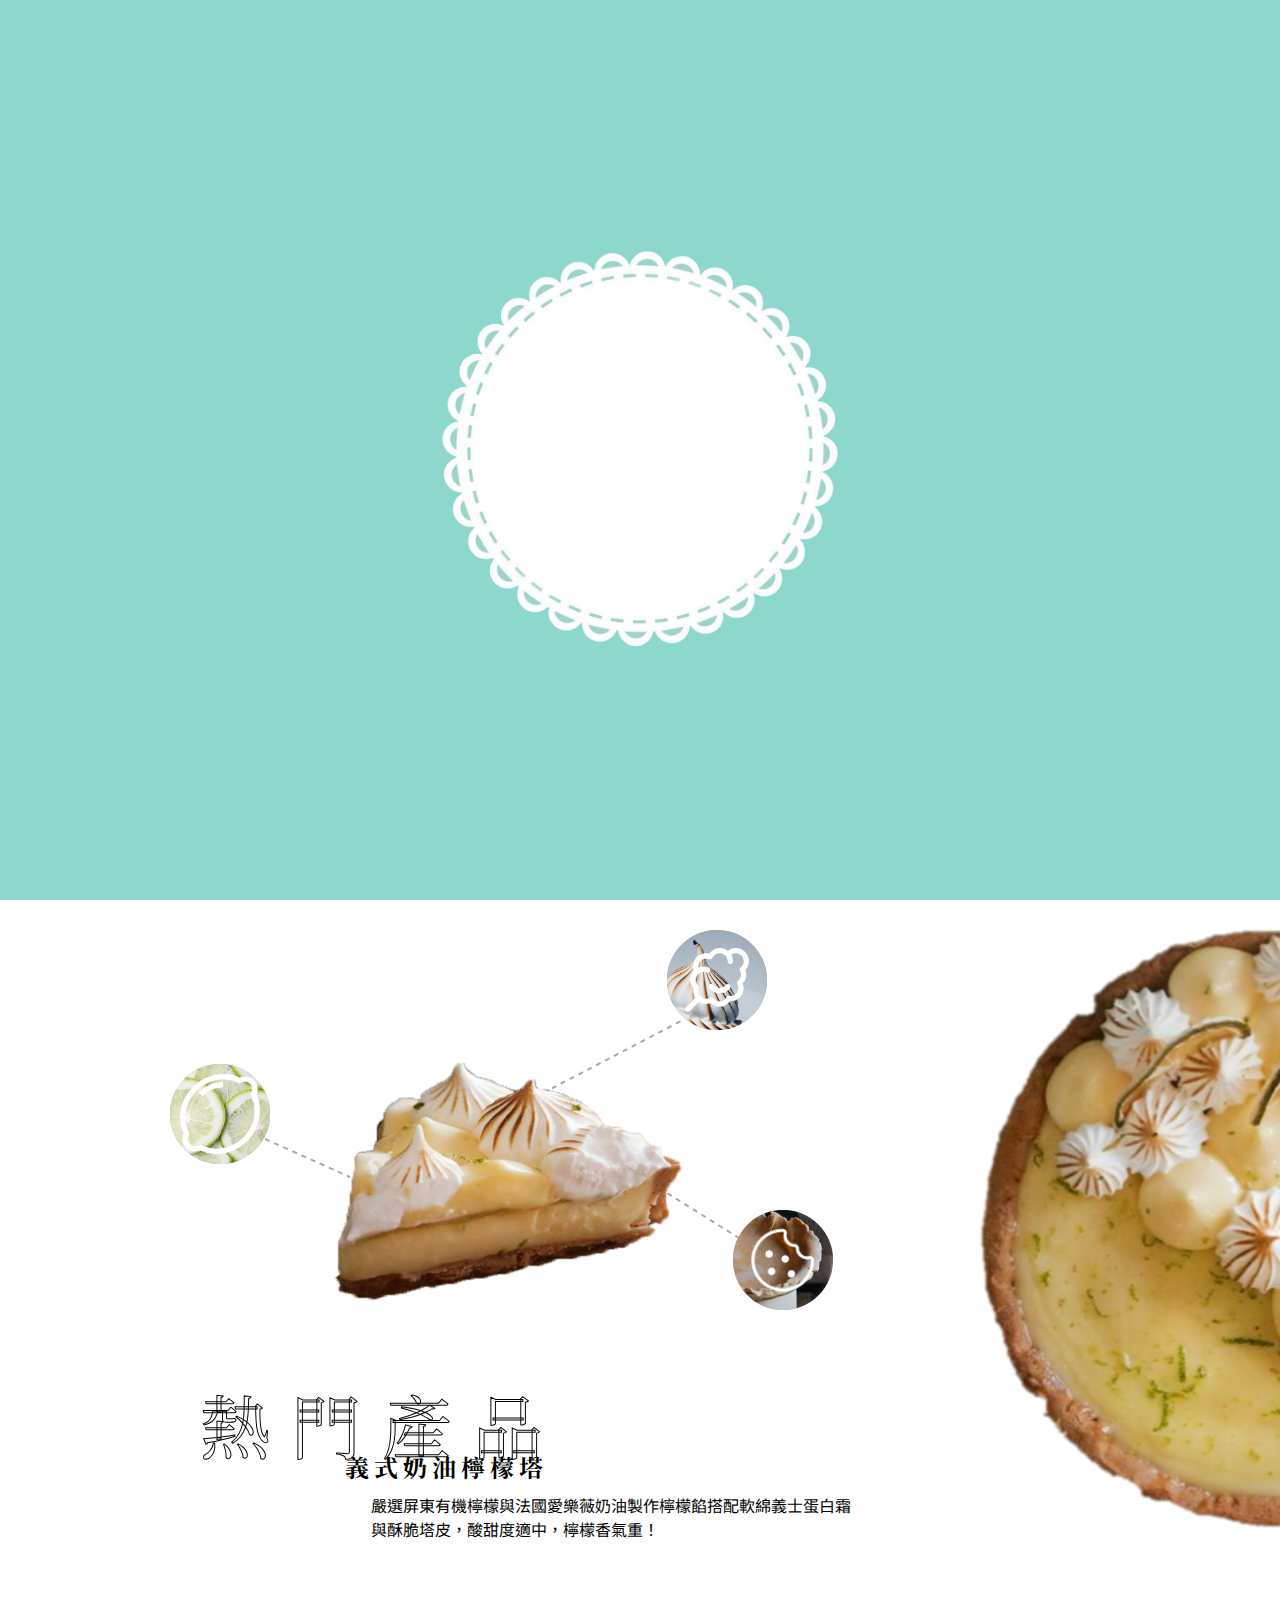
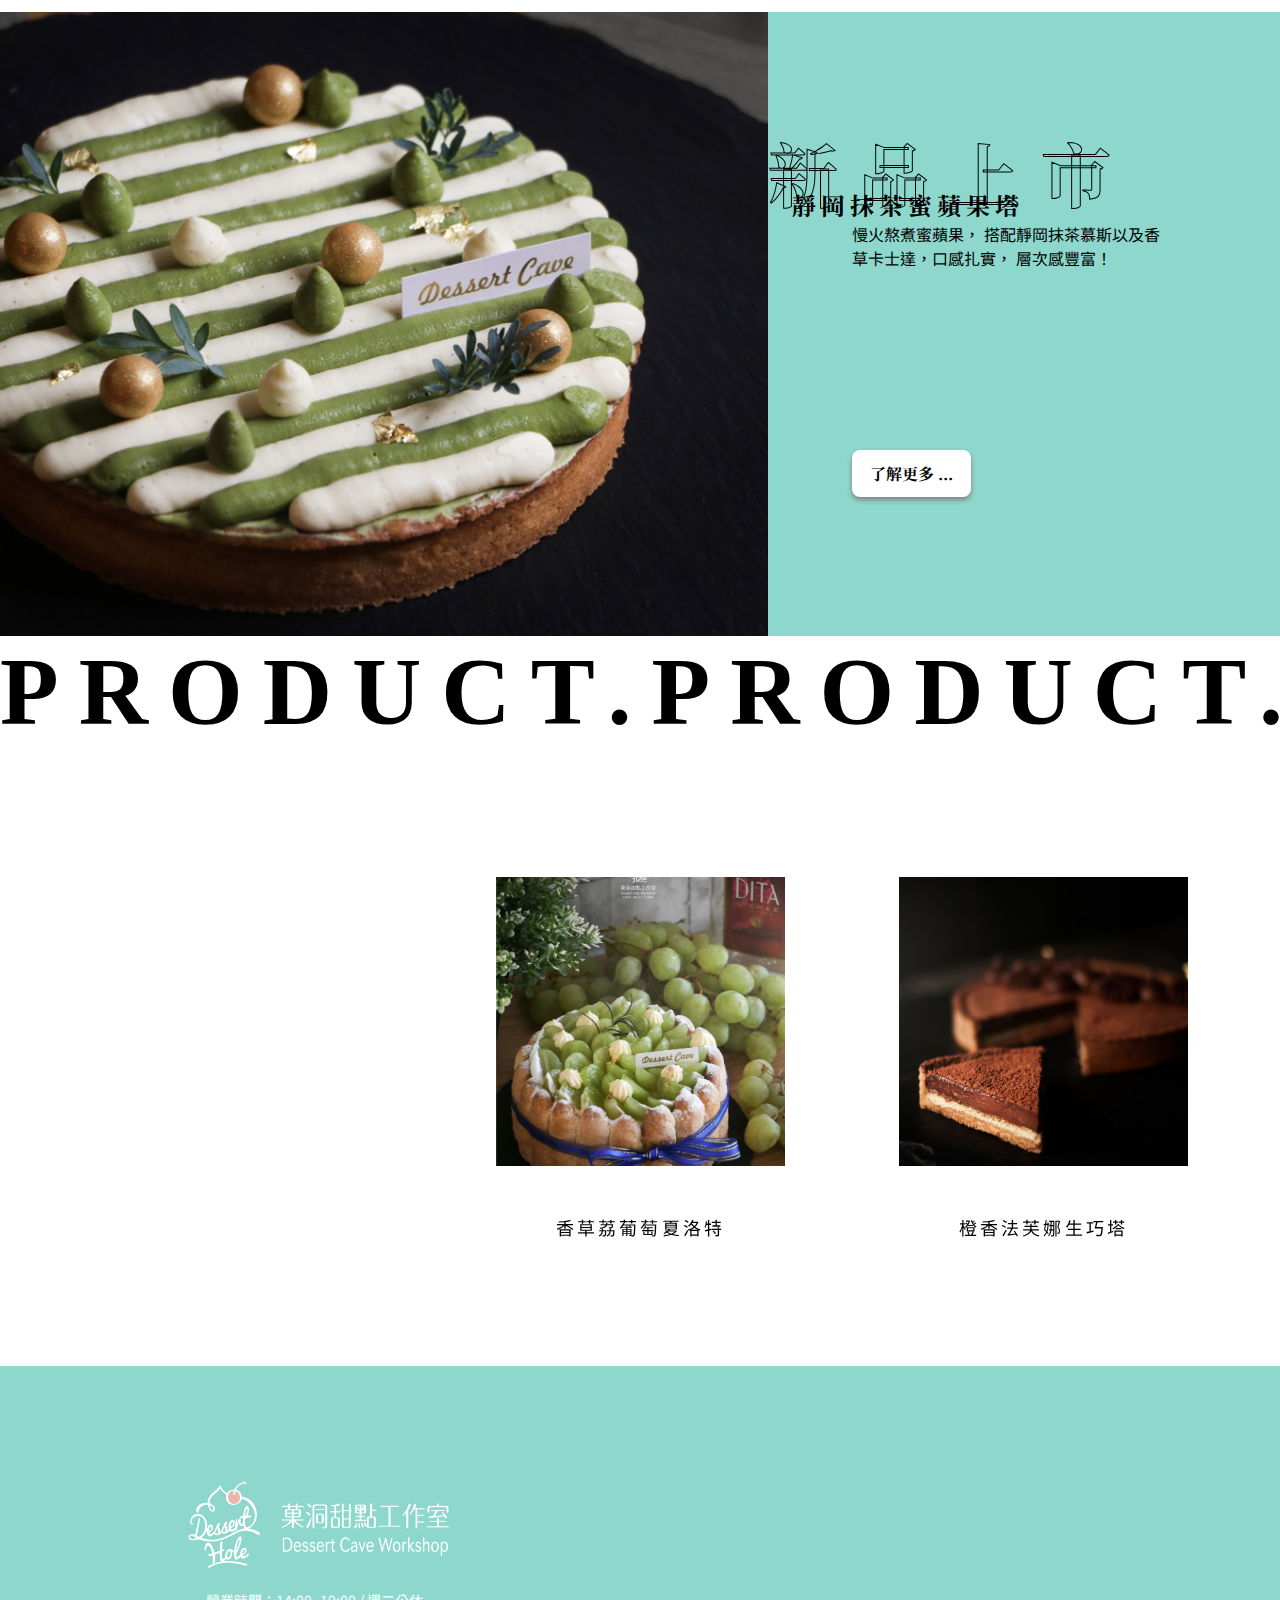
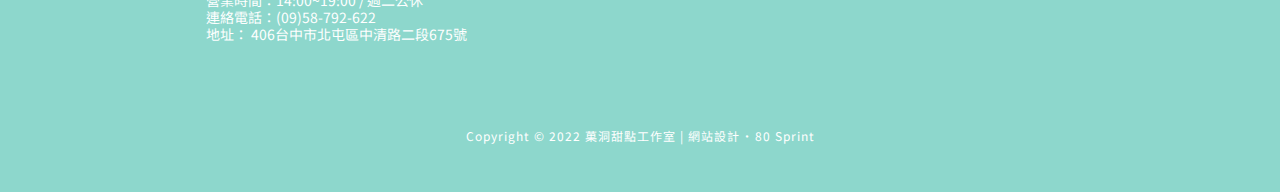
==== commit 0b423418: "10311831" ====
--- a/index.html
+++ b/index.html
@@ -20,6 +20,7 @@
 	<link rel="stylesheet" href="./css/loading.css">
 	<link rel="stylesheet" href="./css/index.css">
 	<link rel="stylesheet" href="./css/banner-swiper.css">
+	<link rel="stylesheet" href="./css/toTop.css">
 </head>
 
 <body>
@@ -162,6 +163,22 @@
 				<img src="./img/index/pie-hover.png" alt="">
 			</div>
 
+			<svg class="dash-line dash-line1">
+				<line x1="15" y1="2" x2="100" y2="40" 
+				stroke="#aaa" stroke-width="2" stroke-dasharray="5"
+				>
+			</svg>
+			<svg class="dash-line dash-line2">
+				<line x1="0" y1="80" x2="140" y2="7" 
+				stroke="#aaa" stroke-width="2" stroke-dasharray="5"
+				>
+			</svg>
+			<svg class="dash-line dash-line3">
+				<line x1="0" y1="0" x2="80" y2="50" 
+				stroke="#aaa" stroke-width="2" stroke-dasharray="5"
+				>
+			</svg>
+
 			<div class="profile">
 				<img src="./img/index/lemon-slice.png" alt="">
 			</div>
@@ -196,7 +213,7 @@
 					搭配靜岡抹茶慕斯以及香草卡士達，口感扎實，
 					層次感豐富！
 				</p>
-				<a href="https://www.facebook.com/dessertcave0725/" target="_blank"><button>了解更多 ...</button></a>
+				<a class="more-info" href="https://www.facebook.com/dessertcave0725/" target="_blank"><button>了解更多 ...</button></a>
 			</div>
 
 
--- a/css/index.css
+++ b/css/index.css
@@ -259,6 +259,9 @@
   main .product-showcase .see-through-style {
     display: none;
   }
+  main .product-showcase .dash-line {
+    display: none;
+  }
 }
 main .product-showcase .see-through1 {
   background-color: #969696;
@@ -271,6 +274,11 @@
   background-size: cover;
   background-repeat: no-repeat;
 }
+main .product-showcase .dash-line1 {
+  position: absolute;
+  top: 296px;
+  left: 250px;
+}
 main .product-showcase .see-through2 {
   background-color: #969696;
   top: 89px;
@@ -282,6 +290,11 @@
   background-size: cover;
   background-repeat: no-repeat;
 }
+main .product-showcase .dash-line2 {
+  position: absolute;
+  top: 172px;
+  left: 543px;
+}
 main .product-showcase .see-through3 {
   background-color: #969696;
   top: 369px;
@@ -292,6 +305,11 @@
   background-position: center;
   background-size: cover;
   background-repeat: no-repeat;
+}
+main .product-showcase .dash-line3 {
+  position: absolute;
+  top: 347px;
+  left: 659px;
 }
 main .product-showcase .profile {
   width: 621px;
@@ -400,6 +418,22 @@
   translate: 0 -50%;
   border-radius: 50%;
   z-index: 10;
+}
+@media screen and (min-width: 1241px) and (max-width: 1440px) {
+  main .product-showcase .rotate-img {
+    right: 0;
+    translate: 50% -50%;
+  }
+}
+@media screen and (min-width: 721px) and (max-width: 1240px) {
+  main .product-showcase .rotate-img {
+    width: 500px;
+    height: 500px;
+    position: absolute;
+    top: 100%;
+    right: -191px;
+    translate: 0 -50%;
+  }
 }
 @media screen and (max-width: 720px) {
   main .product-showcase .rotate-img {
@@ -508,11 +542,7 @@
     display: none;
   }
 }
-@media screen and (max-width: 720px) {
-  main .new-product {
-    width: 100%;
-    height: 451px;
-  }
+@media screen and (min-width: 721px) and (max-width: 1240px) {
   main .new-product img {
     width: 100%;
     height: 100%;
@@ -520,7 +550,72 @@
     object-position: center;
   }
   main .new-product .text {
-    width: 100vw;
+    width: 100%;
+    height: 100%;
+    display: flex;
+    flex-direction: column;
+    justify-content: flex-start;
+    align-items: center;
+    position: absolute;
+    top: 0;
+    left: 0;
+    background-color: transparent;
+    background-image: linear-gradient(90deg, transparent, #fff);
+    z-index: 5;
+  }
+  main .new-product .text .title {
+    width: 320px;
+    height: 44px;
+    position: absolute;
+    top: 0;
+    left: 50%;
+  }
+  main .new-product .text .title .inner-text {
+    top: 296px;
+    left: 53px;
+    color: #000;
+    font-size: 18px;
+  }
+  main .new-product .text .title .bg {
+    width: auto;
+    height: auto;
+    top: 247px;
+    left: 24px;
+    -webkit-text-stroke: 0px #000;
+    color: #000;
+    font-size: 32px;
+    font-family: "Noto Serif TC";
+    font-weight: 700;
+  }
+  main .new-product .text p {
+    width: 320px;
+    height: auto;
+    position: absolute;
+    top: 357px;
+    left: 50%;
+    padding: 0 45px;
+    color: #000;
+    font-size: 14px;
+  }
+  main .new-product .text .more-info {
+    position: absolute;
+    top: 60%;
+    left: 70%;
+  }
+}
+@media screen and (max-width: 720px) {
+  main .new-product {
+    width: 100%;
+    height: 451px;
+  }
+  main .new-product img {
+    width: 100%;
+    height: 100%;
+    object-fit: cover;
+    object-position: center;
+  }
+  main .new-product .text {
+    width: 100%;
     height: 200px;
     display: flex;
     flex-direction: column;
@@ -533,7 +628,7 @@
     z-index: 5;
   }
   main .new-product .text .title {
-    width: 100vw;
+    width: 100%;
     height: 44px;
     position: absolute;
     top: 0;
@@ -557,7 +652,7 @@
     font-weight: 700;
   }
   main .new-product .text p {
-    width: 100vw;
+    width: 100%;
     height: auto;
     position: absolute;
     top: 357px;
@@ -606,6 +701,7 @@
   position: relative;
   display: flex;
   align-items: center;
+  overflow: hidden;
 }
 main .product-series .swiper-area .swiper {
   width: 100%;
@@ -832,9 +928,6 @@
   }
 }
 @media screen and (min-width: 1241px) and (max-width: 1600px) {
-  main .product-showcase .rotate-img {
-    right: 0;
-  }
   main .new-product img {
     width: 60%;
     height: 624px;
@@ -866,11 +959,6 @@
   header .pagination .content a {
     text-decoration: none;
   }
-  main .product-showcase .rotate-img {
-    right: 0;
-    width: 500px;
-    height: 500px;
-  }
 }
 @media screen and (min-width: 780px) and (max-width: 1240px) {
   header nav {
@@ -893,15 +981,6 @@
   }
   header .pagination .content a {
     text-decoration: none;
-  }
-  main .product-showcase .rotate-img {
-    right: 0;
-    width: 400px;
-    height: 400px;
-  }
-  main .new-product img {
-    width: 700px;
-    height: 624px;
   }
 }
 @media screen and (max-width: 720px) {
@@ -940,7 +1019,7 @@
   }
   header .ham-icon svg .st0 {
     fill: none;
-    stroke: #9CCEC5;
+    stroke: #9ccec5;
     stroke-width: 10;
     stroke-miterlimit: 10;
   }
@@ -1019,7 +1098,8 @@
     justify-content: space-between;
     align-items: center;
   }
-  header #toggle_menu .wrap .toggle-menu-content .ssn .facebook, header #toggle_menu .wrap .toggle-menu-content .ssn .instagram {
+  header #toggle_menu .wrap .toggle-menu-content .ssn .facebook,
+header #toggle_menu .wrap .toggle-menu-content .ssn .instagram {
     color: #8dd7cc;
     transition: 0.4s ease;
     scale: 1;
--- a/css/toTop.css
+++ b/css/toTop.css
@@ -0,0 +1,27 @@
+@import url("https://fonts.googleapis.com/css2?family=Noto+Sans+TC:wght@900&display=swap");
+@import url("./_/_mixin.scss");
+@import url("./_/_variable.scss");
+@keyframes test {}
+#back_to_top {
+  width: 30px;
+  height: 30px;
+  display: flex;
+  justify-content: center;
+  align-items: center;
+  position: fixed;
+  right: 53px;
+  bottom: 40px;
+  text-decoration: none;
+  color: #000;
+  border: 1px solid #8dd7cc;
+  border-radius: 50%;
+  background-color: rgba(141, 215, 204, 0.2509803922);
+  transition: 0.3s;
+  z-index: 80;
+}
+#back_to_top i {
+  font-size: 18px;
+}
+#back_to_top:hover {
+  background-color: #8dd7cc;
+}/*# sourceMappingURL=toTop.css.map */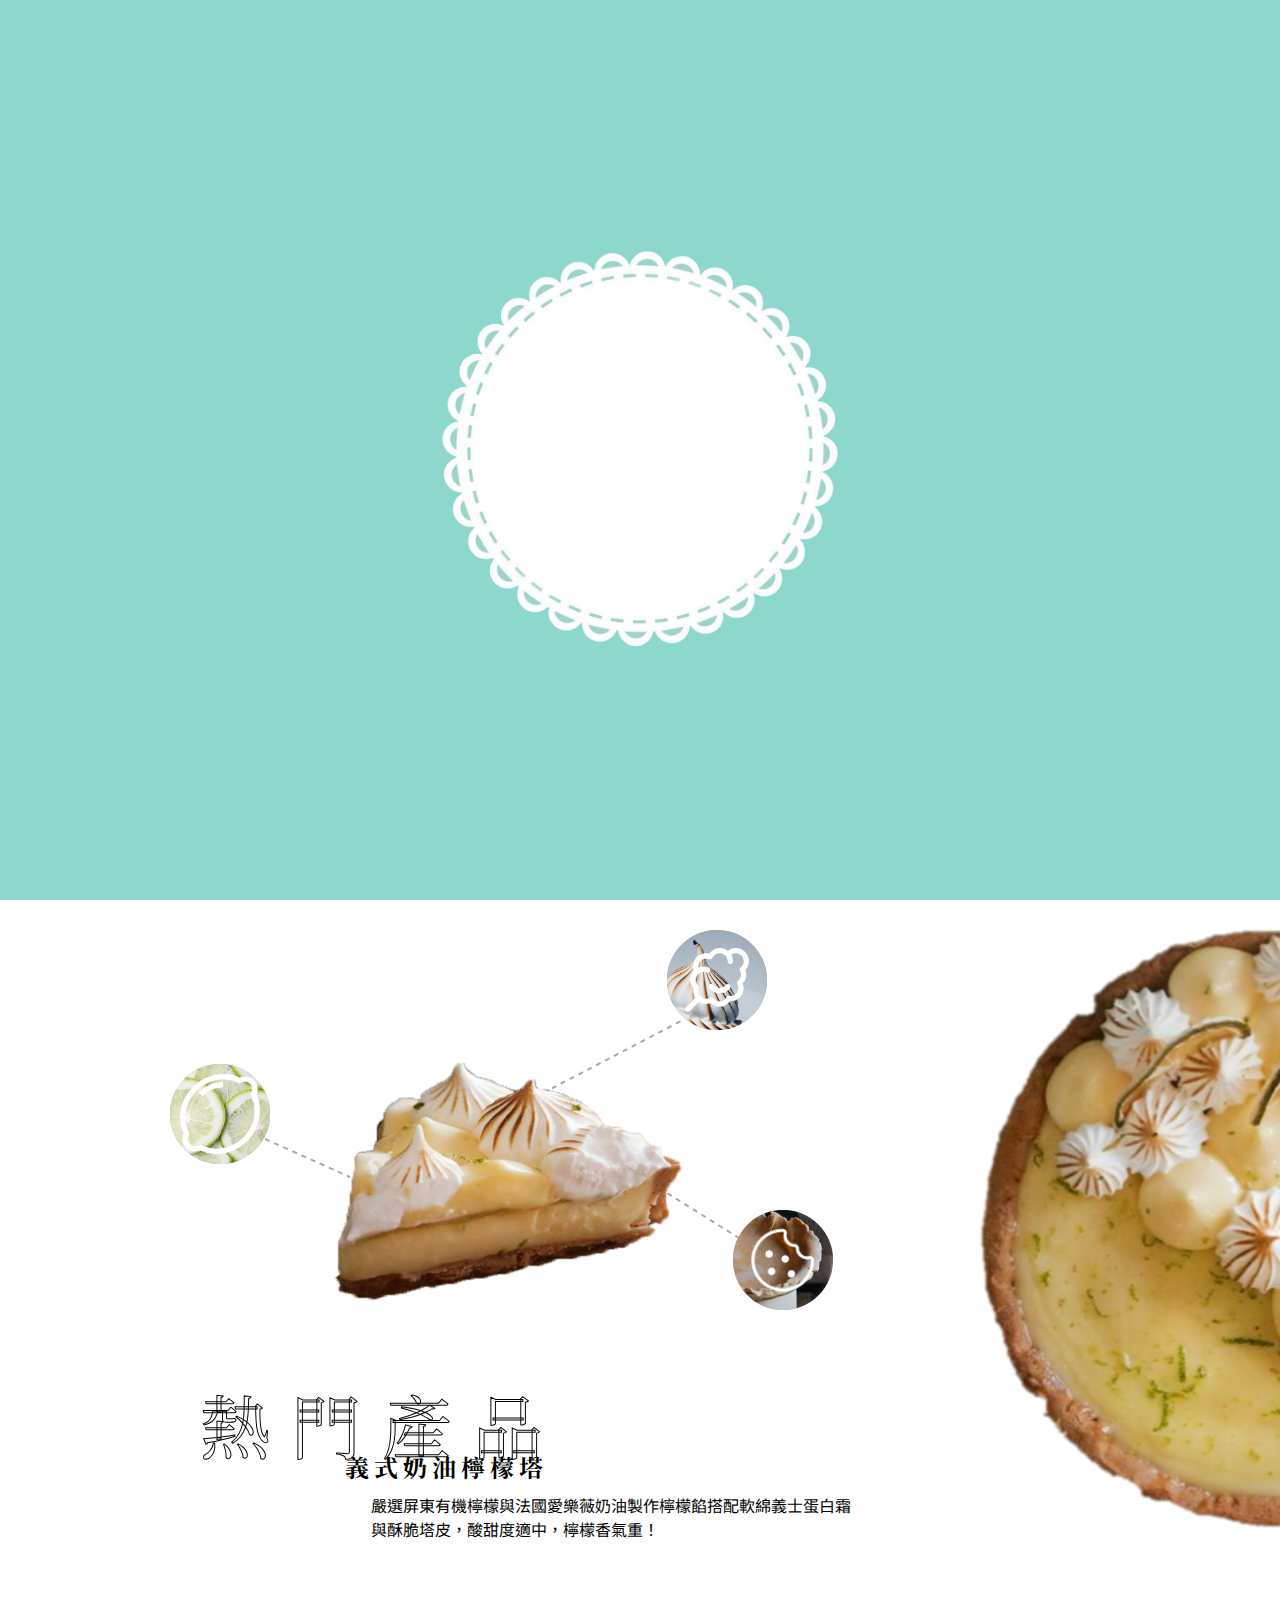
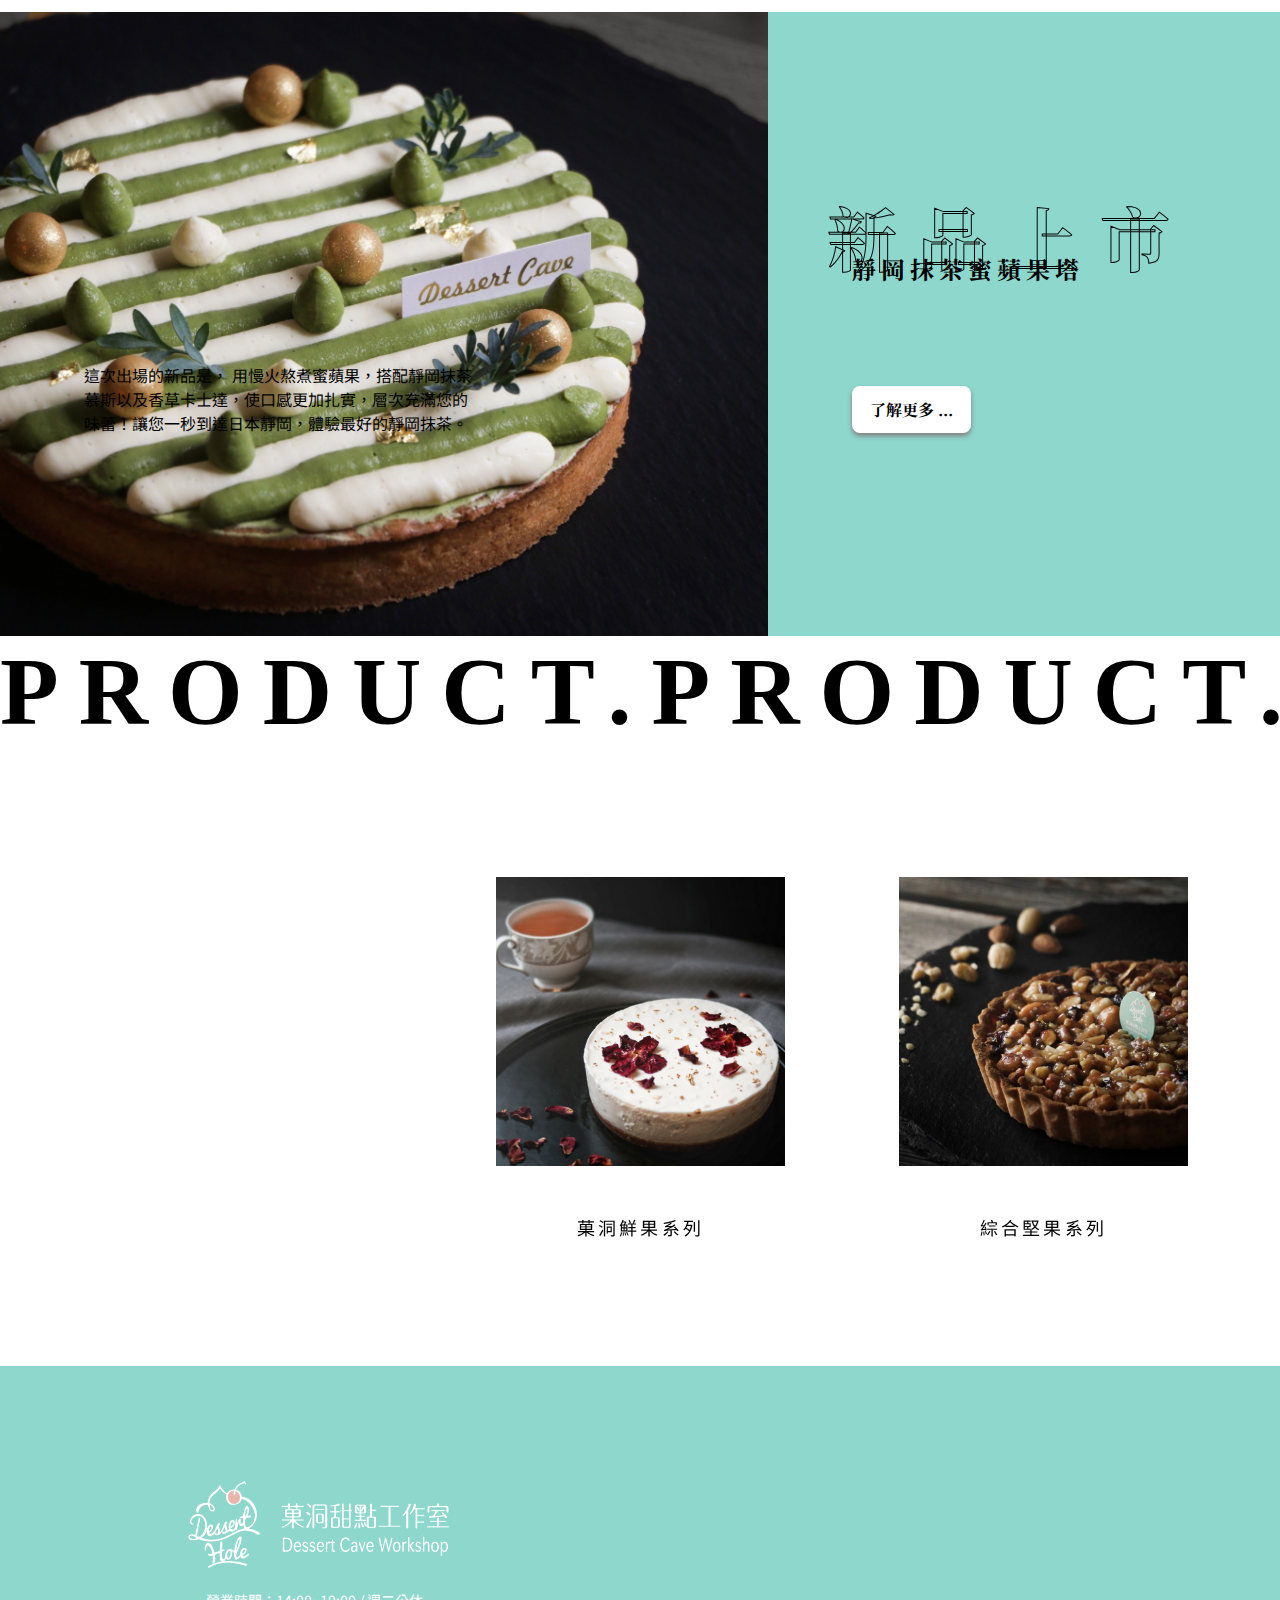
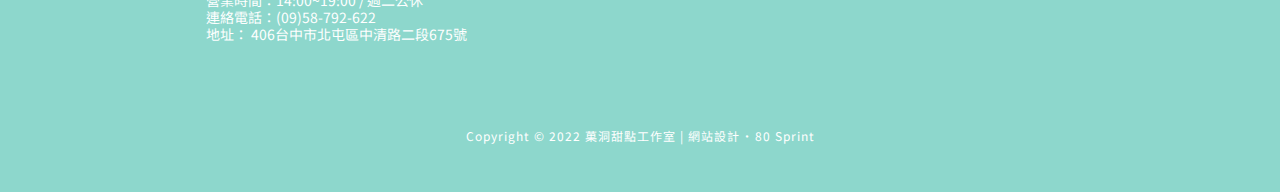
==== commit 07793885: "11010041" ====
--- a/index.html
+++ b/index.html
@@ -39,14 +39,14 @@
 
 	<!-- Your SDK code -->
 	<script>
-		window.fbAsyncInit = function() {
+		window.fbAsyncInit = function () {
 			FB.init({
-				xfbml            : true,
-				version          : 'v15.0'
+				xfbml: true,
+				version: 'v15.0'
 			});
 		};
 
-		(function(d, s, id) {
+		(function (d, s, id) {
 			var js, fjs = d.getElementsByTagName(s)[0];
 			if (d.getElementById(id)) return;
 			js = d.createElement(s); js.id = id;
@@ -112,11 +112,9 @@
 
 		<div class="pagination">
 			<div class="content">
-				<a href="#banner" class="page">
-					最新消息
-				</a>
 				<a href="#showcase" class="page">熱門產品</a>
 				<a href="#new" class="page">新品上市</a>
+				<a href="#new" class="page">系列產品</a>
 				<a href="#footer" class="page">聯絡我們</a>
 			</div>
 		</div>
@@ -141,7 +139,7 @@
 				<button class="carousel__button carousel__button--right">
 					<i class="fa fa-angle-right" aria-hidden="true"></i>
 				</button>
-		
+
 				<div class="carousel__nav">
 					<button class="carousel__indicator current-slide"></button>
 					<button class="carousel__indicator"></button>
@@ -164,19 +162,13 @@
 			</div>
 
 			<svg class="dash-line dash-line1">
-				<line x1="15" y1="2" x2="100" y2="40" 
-				stroke="#aaa" stroke-width="2" stroke-dasharray="5"
-				>
+				<line x1="15" y1="2" x2="100" y2="40" stroke="#aaa" stroke-width="2" stroke-dasharray="5">
 			</svg>
 			<svg class="dash-line dash-line2">
-				<line x1="0" y1="80" x2="140" y2="7" 
-				stroke="#aaa" stroke-width="2" stroke-dasharray="5"
-				>
+				<line x1="0" y1="80" x2="140" y2="7" stroke="#aaa" stroke-width="2" stroke-dasharray="5">
 			</svg>
 			<svg class="dash-line dash-line3">
-				<line x1="0" y1="0" x2="80" y2="50" 
-				stroke="#aaa" stroke-width="2" stroke-dasharray="5"
-				>
+				<line x1="0" y1="0" x2="80" y2="50" stroke="#aaa" stroke-width="2" stroke-dasharray="5">
 			</svg>
 
 			<div class="profile">
@@ -209,11 +201,11 @@
 					<div class="bg">新品上市</div>
 				</div>
 				<p>
-					慢火熬煮蜜蘋果，
-					搭配靜岡抹茶慕斯以及香草卡士達，口感扎實，
-					層次感豐富！
+					這次出場的新品是，
+					用慢火熬煮蜜蘋果，搭配靜岡抹茶慕斯以及香草卡士達，使口感更加扎實，層次充滿您的味蕾！讓您一秒到達日本靜岡，體驗最好的靜岡抹茶。
 				</p>
-				<a class="more-info" href="https://www.facebook.com/dessertcave0725/" target="_blank"><button>了解更多 ...</button></a>
+				<a class="more-info" href="https://www.facebook.com/dessertcave0725/" target="_blank"><button>了解更多
+						...</button></a>
 			</div>
 
 
@@ -226,26 +218,29 @@
 				<div class="swiper mySwiper">
 					<div class="swiper-wrapper">
 						<div class="swiper-slide">
-							<div class="swiper-product-img"><img src="./img/index/Product_List/香草荔葡萄夏洛特.jfif" alt="">
+							<div class="swiper-product-img"><img src="./img/index/fruit-1.png" alt="">
 							</div>
-							<div class="swiper-product-name">香草荔葡萄夏洛特</div>
+							<div class="swiper-product-name">菓洞鮮果系列</div>
 						</div>
 						<div class="swiper-slide">
-							<div class="swiper-product-img"><img src="./img/index/Product_List/橙香法芙娜生巧塔.jfif" alt="">
+							<div class="swiper-product-img"><img src="./img/index/nut-2.png" alt="">
 							</div>
-							<div class="swiper-product-name">橙香法芙娜生巧塔</div>
+							<div class="swiper-product-name">綜合堅果系列</div>
 						</div>
 						<div class="swiper-slide">
-							<div class="swiper-product-img"><img src="./img/index/Product_List/伯爵奶茶慕斯塔.jfif" alt="">
+							<div class="swiper-product-img"><img src="./img/index/matcha-3.png" alt="">
 							</div>
-							<div class="swiper-product-name">伯爵奶茶慕斯塔</div>
+							<div class="swiper-product-name">濃郁抹茶系列</div>
 						</div>
 						<div class="swiper-slide">
 							<div class="swiper-product-img">
-								<img src="./img/index/靜岡抹茶蜜蘋果.jfif" alt="">
+								<img src="./img/index/chocolate-4.png" alt="">
 								<a href="./product.html" class="more-product">查看更多</a>
 							</div>
 						</div>
+					</div>
+					<div class="right-arrow">
+						<i class="fa-solid fa-angle-right"></i>
 					</div>
 				</div>
 			</div>
@@ -301,10 +296,6 @@
 			spaceBetween: 114,
 			centeredSlides: true,
 			width: 289,
-			// pagination: {
-			//     el: ".swiper-pagination",
-			//     clickable: true,
-			// },
 		});
 
 	</script>
--- a/css/index.css
+++ b/css/index.css
@@ -493,7 +493,7 @@
   font-family: "Noto Serif TC";
   color: black;
   position: absolute;
-  left: 24px;
+  left: 84px;
   letter-spacing: 5px;
   z-index: 1;
 }
@@ -504,7 +504,7 @@
   justify-content: flex-start;
   align-items: flex-end;
   position: absolute;
-  left: 0;
+  left: 59px;
   -webkit-text-stroke: 1px black;
   color: transparent;
   font-size: 70px;
@@ -516,7 +516,9 @@
 main .new-product .text p {
   width: 399px;
   height: 128px;
-  padding-left: 84px;
+  position: absolute;
+  top: 351px;
+  left: 84px;
   font-size: 16px;
   color: black;
 }
@@ -532,10 +534,11 @@
   border-radius: 8px;
   background-color: white;
   box-shadow: gray 0px 3px 5px;
+  transition: 0.3s;
   cursor: pointer;
 }
 main .new-product .text button:hover {
-  outline: 4px solid #242424;
+  outline: 4px solid #8dd7cc;
 }
 @media screen and (max-width: 720px) {
   main .new-product .text button {
@@ -564,7 +567,7 @@
     z-index: 5;
   }
   main .new-product .text .title {
-    width: 320px;
+    width: 380px;
     height: 44px;
     position: absolute;
     top: 0;
@@ -574,16 +577,14 @@
     top: 296px;
     left: 53px;
     color: #000;
-    font-size: 18px;
   }
   main .new-product .text .title .bg {
-    width: auto;
+    width: 100%;
     height: auto;
     top: 247px;
     left: 24px;
-    -webkit-text-stroke: 0px #000;
-    color: #000;
-    font-size: 32px;
+    -webkit-text-stroke: 1px #000;
+    color: #fff;
     font-family: "Noto Serif TC";
     font-weight: 700;
   }
@@ -652,11 +653,11 @@
     font-weight: 700;
   }
   main .new-product .text p {
-    width: 100%;
+    width: 341px;
     height: auto;
     position: absolute;
     top: 357px;
-    padding: 0 45px;
+    left: 45px;
     color: #fff;
     font-size: 14px;
   }
@@ -739,6 +740,7 @@
   align-items: center;
   position: absolute;
   top: 0;
+  text-decoration: none;
   color: #000;
   font-size: 18px;
   background-color: rgba(255, 255, 255, 0.6);
@@ -751,6 +753,32 @@
   color: black;
   padding-top: 48px;
   letter-spacing: 0.2rem;
+}
+main .product-series .swiper-area .swiper .right-arrow {
+  width: 40px;
+  height: 300px;
+  display: flex;
+  justify-content: center;
+  align-items: center;
+  position: absolute;
+  top: 0px;
+  right: 0px;
+  color: #000;
+  font-size: 28px;
+  background-image: linear-gradient(90deg, transparent, #fff);
+  display: none;
+  z-index: 20;
+}
+main .product-series .swiper-area .swiper .right-arrow i {
+  position: absolute;
+  top: 50%;
+  left: 50%;
+  translate: -50% -50%;
+}
+@media screen and (max-width: 720px) {
+  main .product-series .swiper-area .swiper .right-arrow {
+    display: block;
+  }
 }
 @media screen and (max-width: 720px) {
   main .product-series .swiper-area {
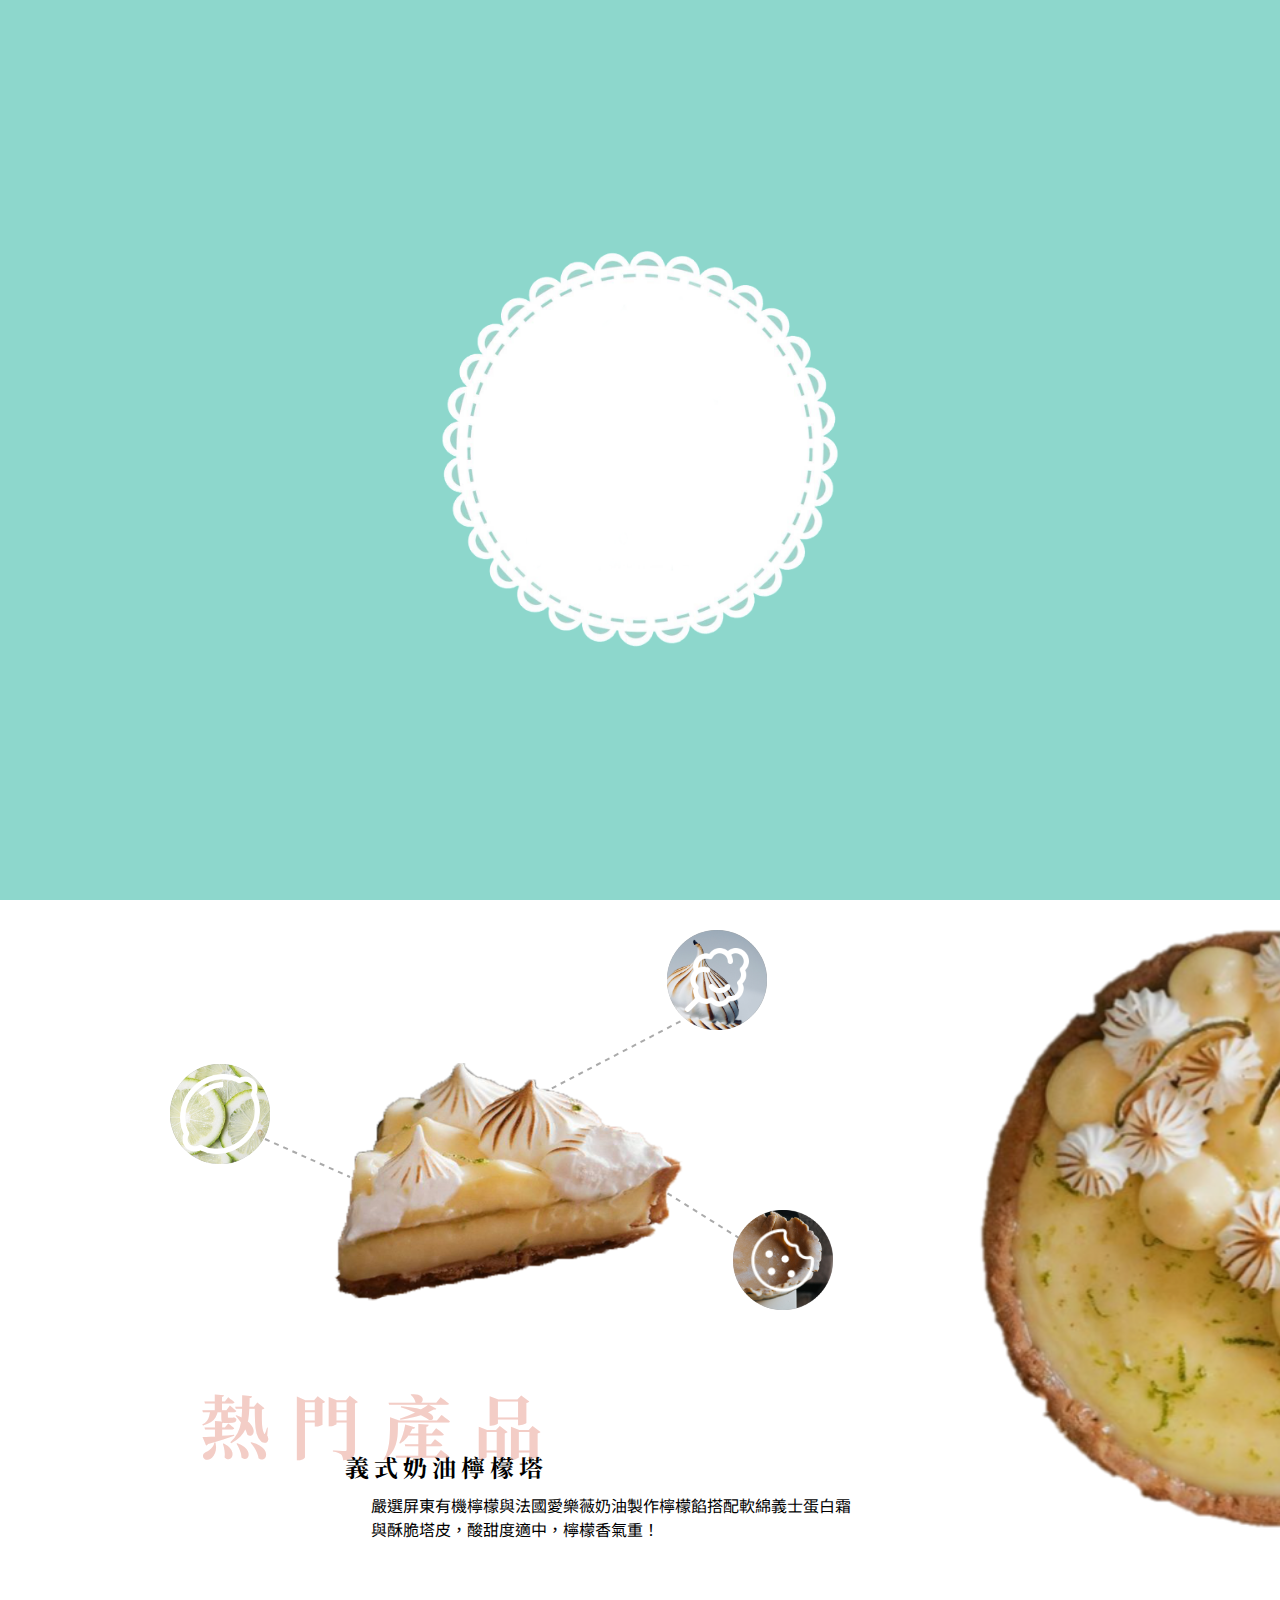
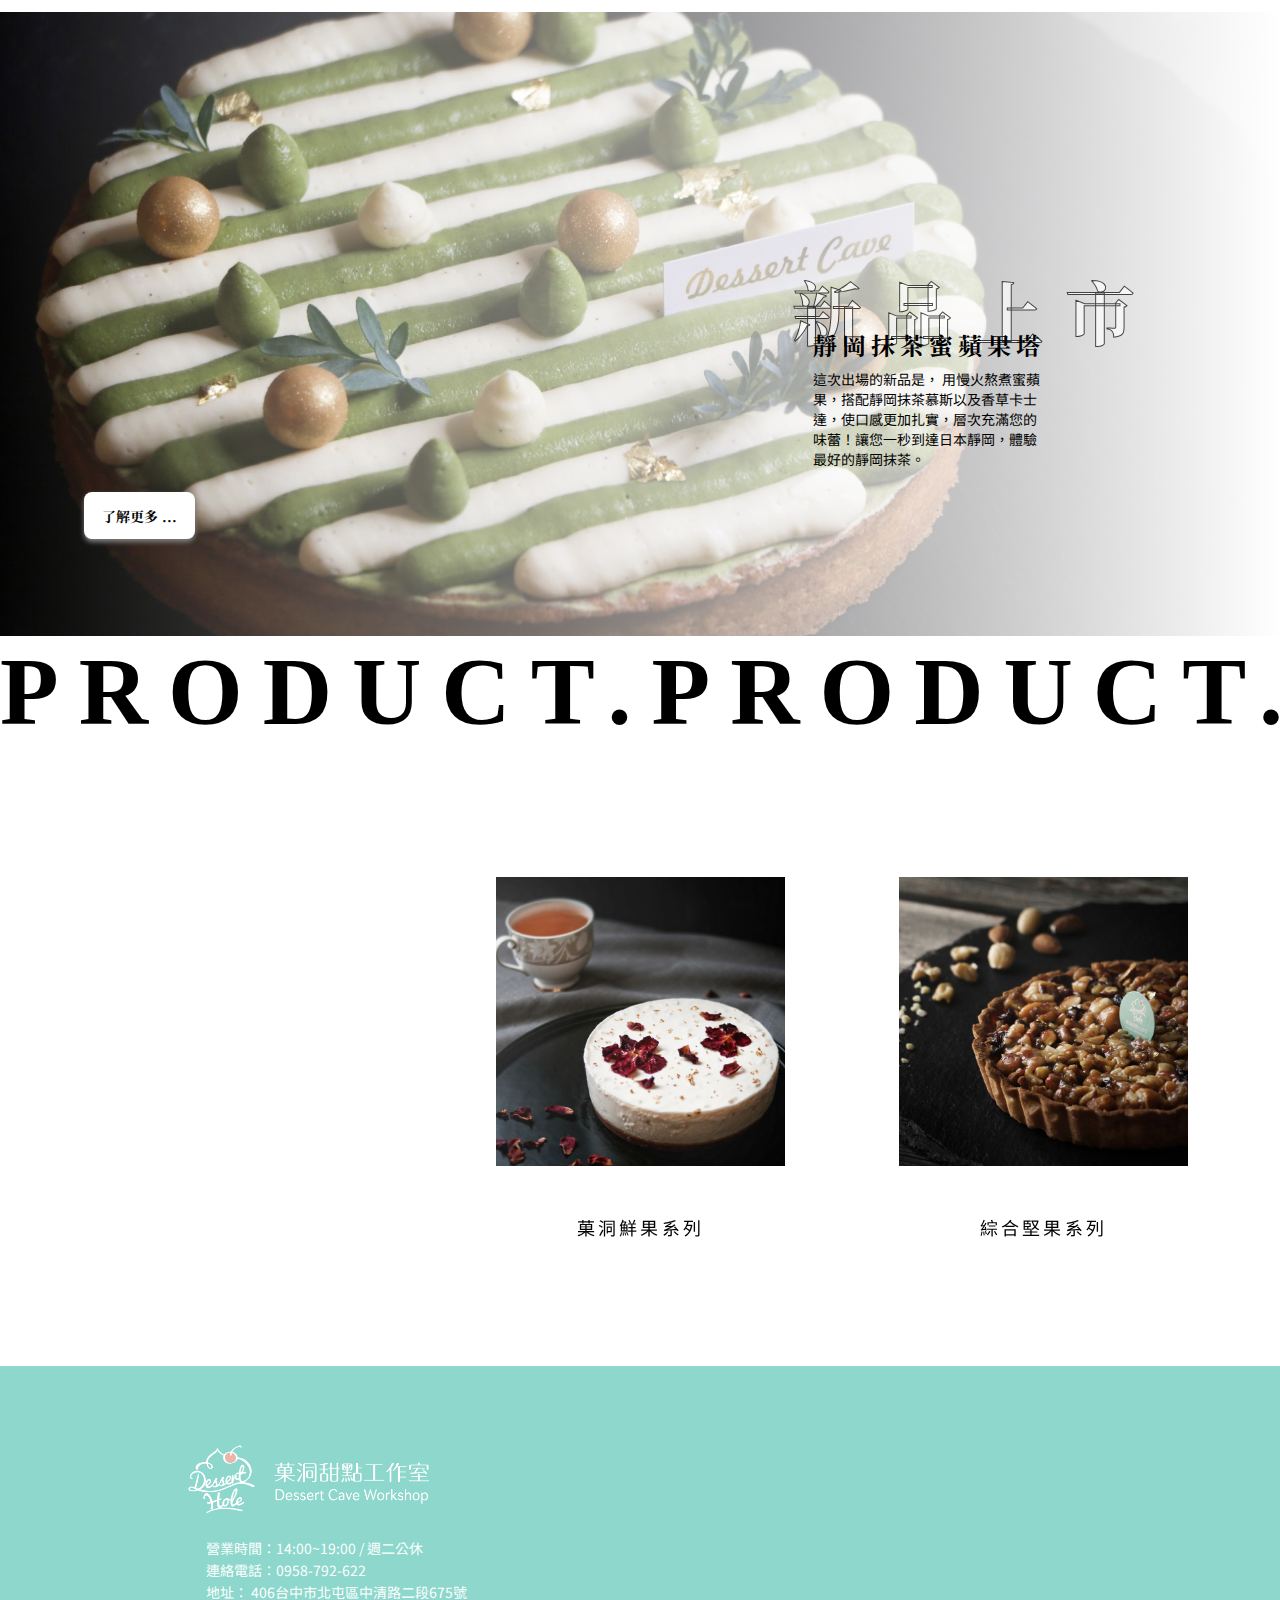
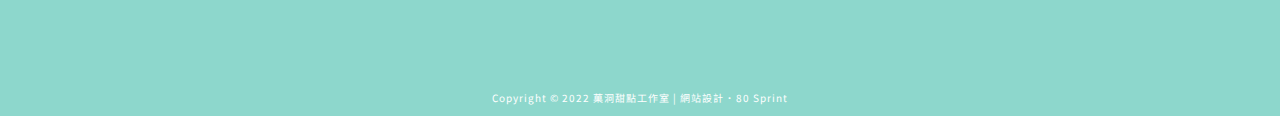
==== commit 8de3f81f: "11050011" ====
--- a/index.html
+++ b/index.html
@@ -66,17 +66,19 @@
 				<a href="./AboutUs.html" class="nav-style nav-btn3">品牌故事</a>
 			</div>
 			<div class="social-media-area">
-				<a href="https://www.facebook.com/dessertcave0725/" target="_blank" id="facebook" class="social-style"></a>
-				<a href="https://www.instagram.com/dessertcave_taichung/?utm_medium=copy_link" target="_blank" id="instagram"
+				<a href="https://www.facebook.com/dessertcave0725/" target="_blank" id="facebook"
 					class="social-style"></a>
+				<a href="https://www.instagram.com/dessertcave_taichung/?utm_medium=copy_link" target="_blank"
+					id="instagram" class="social-style"></a>
 			</div>
 		</nav>
 		<input id="ham_icon" type="checkbox" hidden>
 		<label for="ham_icon" class="ham-icon">
 			<?xml version="1.0" encoding="utf-8"?>
 			<!-- Generator: Adobe Illustrator 25.0.0, SVG Export Plug-In . SVG Version: 6.00 Build 0)  -->
-			<svg version="1.1" id="圖層_1" xmlns="http://www.w3.org/2000/svg" xmlns:xlink="http://www.w3.org/1999/xlink" x="0px"
-				y="0px" viewBox="0 0 170.1 170.1" style="enable-background:new 0 0 170.1 170.1;" xml:space="preserve">
+			<svg version="1.1" id="圖層_1" xmlns="http://www.w3.org/2000/svg" xmlns:xlink="http://www.w3.org/1999/xlink"
+				x="0px" y="0px" viewBox="0 0 170.1 170.1" style="enable-background:new 0 0 170.1 170.1;"
+				xml:space="preserve">
 				<g>
 					<g>
 						<line class="st0" x1="36.9" y1="44.3" x2="133.2" y2="44.3" />
@@ -114,7 +116,7 @@
 			<div class="content">
 				<a href="#showcase" class="page">熱門產品</a>
 				<a href="#new" class="page">新品上市</a>
-				<a href="#new" class="page">系列產品</a>
+				<a href="#series" class="page">系列產品</a>
 				<a href="#footer" class="page">聯絡我們</a>
 			</div>
 		</div>
@@ -129,10 +131,12 @@
 				<div class="carousel__track-container">
 					<ul class="carousel__track">
 						<li class="carousel__slide current-slide">
-							<img class="carousel__image" src="./img/index/靜岡抹茶蜜蘋果.jfif" alt="">
+							<img class="carousel__image_pc" src="./img/index/靜岡抹茶蜜蘋果.jfif" alt="">
+							<img class="carousel__image_phone" src="" alt="手機">
 						</li>
 						<li class="carousel__slide">
-							<img class="carousel__image" src="./img/義式奶油檸檬塔.png" alt="">
+							<img class="carousel__image_pc" src="./img/義式奶油檸檬塔.png" alt="">
+							<img class="carousel__image_phone" src="" alt="">
 						</li>
 					</ul>
 				</div>
@@ -192,20 +196,21 @@
 
 
 		<div id="new" class="new-product">
-			<img src="./img/index/靜岡抹茶蜜蘋果.jfif" alt="New Product">
+			<img class="new-image new-product-img-pc" src="./img/index/靜岡抹茶蜜蘋果.jfif" alt="New Product">
+			<img class="new-image new-product-img-phone" src="./img/lemon3_index_phone.jfif" alt="New Product">
 			<div class="text">
 				<div class="title">
 					<div class="inner-text">
 						靜岡抹茶蜜蘋果塔
-					</div>
+					</div>	
 					<div class="bg">新品上市</div>
 				</div>
 				<p>
 					這次出場的新品是，
 					用慢火熬煮蜜蘋果，搭配靜岡抹茶慕斯以及香草卡士達，使口感更加扎實，層次充滿您的味蕾！讓您一秒到達日本靜岡，體驗最好的靜岡抹茶。
 				</p>
-				<a class="more-info" href="https://www.facebook.com/dessertcave0725/" target="_blank"><button>了解更多
-						...</button></a>
+				<button><a class="more-info" href="https://www.facebook.com/dessertcave0725/" target="_blank">了解更多
+						...</a></button>
 			</div>
 
 
@@ -239,12 +244,13 @@
 							</div>
 						</div>
 					</div>
-					<div class="right-arrow">
-						<i class="fa-solid fa-angle-right"></i>
-					</div>
-				</div>
-			</div>
-		</div>
+					<div class="swiper-pagination"></div>
+				</div>
+			</div>
+		</div>
+		<a href="#" id="back_to_top">
+			<i class="fa-solid fa-angle-up"></i>
+		</a>
 	</main>
 
 
@@ -253,14 +259,14 @@
 		<div class="footer-box">
 			<div class="information">
 				<ul class="information_box">
-					<li class="footer-title"><img src="./img/logo-white.png" alt=""></li>
+					<li class="footer-title">
+						<a href="./index.html"><img src="./img/logo-white.png" alt=""></a></li>
 					<ul class="text">
 						<li class="open-time">
 							<i class="fa-regular fa-clock"></i>營業時間：14:00~19:00 / 週二公休
 						</li>
 						<li class="phone">
-							<i class="fa-solid fa-phone"></i>
-							連絡電話：(09)58-792-622
+							<i class="fa-solid fa-phone"></i>連絡電話：0958-792-622
 						</li>
 						<li class="address">
 							<span><i class="fa-solid fa-location-dot"></i>
@@ -295,7 +301,11 @@
 			slidesPerView: 1,
 			spaceBetween: 114,
 			centeredSlides: true,
-			width: 289,
+			width: 289, 
+			pagination: {
+				el: ".swiper-pagination",
+				dynamicBullets: true,
+			},
 		});
 
 	</script>
--- a/css/index.css
+++ b/css/index.css
@@ -103,13 +103,13 @@
   color: black;
   font-weight: 400;
   font-size: 18px;
-  border-radius: 8px;
+  border-radius: 12px;
   letter-spacing: 1px;
   transition: 0.2s;
   z-index: 2;
 }
 header nav .nav-btns .nav-style:hover {
-  outline: 3px solid #8dd7cc;
+  outline: 2px solid #8dd7cc;
 }
 header nav .nav-btns .nav-style#order .order-menu {
   width: 100%;
@@ -152,8 +152,8 @@
   height: 44px;
 }
 header nav .social-media-area #facebook {
-  width: 40px;
-  height: 40px;
+  width: 30px;
+  height: 30px;
   background-image: url("../img/NAV/社群/FB.png");
   background-position: center;
   background-size: cover;
@@ -165,8 +165,8 @@
   scale: 1.15;
 }
 header nav .social-media-area #instagram {
-  width: 38px;
-  height: 38px;
+  width: 28px;
+  height: 28px;
   background-image: url("../img/NAV/社群/IG.png");
   background-position: center;
   background-size: cover;
@@ -241,6 +241,7 @@
   height: 100px;
   border-radius: 50%;
   position: absolute;
+  z-index: 10;
 }
 main .product-showcase .see-through-style .mask {
   width: 80px;
@@ -254,6 +255,15 @@
 main .product-showcase .see-through-style img {
   width: 100%;
   height: 100%;
+}
+main .product-showcase .see-through-style:hover {
+  transition-duration: 0.3s;
+  transition-delay: 0s;
+  transition-timing-function: linear;
+  transform: scale(1.5);
+}
+main .product-showcase .see-through-style:hover .mask {
+  display: none;
 }
 @media screen and (max-width: 720px) {
   main .product-showcase .see-through-style {
@@ -355,14 +365,14 @@
 }
 main .product-showcase .description .title .bg {
   font-size: 70px;
-  font-weight: none;
+  font-weight: 700;
   font-family: "Noto Serif TC";
-  color: transparent;
+  color: #EEB8AF;
   position: absolute;
   top: 0;
   left: 0;
   z-index: 3;
-  -webkit-text-stroke: 1px black;
+  opacity: 0.7;
   letter-spacing: 0.3em;
 }
 main .product-showcase .description .title p {
@@ -383,6 +393,7 @@
     top: 187px;
     left: 53px;
     font-size: 18px;
+    z-index: 3;
   }
   main .product-showcase .description .title .bg {
     top: 166px;
@@ -463,12 +474,19 @@
   font-size: 3rem;
   background-color: rgb(141, 215, 204);
 }
-main .new-product img {
+main .new-product .new-product-img-pc {
   width: 1034px;
   height: 624px;
   object-fit: cover;
   background-color: rgb(141, 215, 204);
 }
+main .new-product .new-product-img-phone {
+  width: 100%;
+  height: 100%;
+  object-fit: cover;
+  object-position: center;
+  display: none;
+}
 main .new-product .text {
   width: calc(100% - 1034px);
   height: 100%;
@@ -477,6 +495,7 @@
   justify-content: center;
   align-items: flex-start;
   background-color: rgb(141, 215, 204);
+  position: relative;
 }
 main .new-product .text .title {
   width: 385px;
@@ -503,13 +522,13 @@
   display: flex;
   justify-content: flex-start;
   align-items: flex-end;
-  position: absolute;
-  left: 59px;
-  -webkit-text-stroke: 1px black;
-  color: transparent;
   font-size: 70px;
   font-weight: 700;
-  font-family: "Noto Serif TC", sans-serif;
+  font-family: "Noto Serif TC";
+  color: white;
+  opacity: 0.7;
+  position: absolute;
+  left: 59px;
   letter-spacing: 0.3em;
   z-index: 0;
 }
@@ -517,14 +536,15 @@
   width: 399px;
   height: 128px;
   position: absolute;
-  top: 351px;
+  top: 380px;
   left: 84px;
   font-size: 16px;
   color: black;
 }
 main .new-product .text button {
-  transform: translateX(84px);
-  margin-top: 100px;
+  position: absolute;
+  top: 480px;
+  left: 84px;
   padding: 12px 18px;
   font-size: 16px;
   font-weight: bold;
@@ -537,6 +557,13 @@
   transition: 0.3s;
   cursor: pointer;
 }
+main .new-product .text button a {
+  font-size: 14px;
+  font-weight: none;
+  font-family: "Noto Serif TC";
+  color: black;
+  text-decoration: none;
+}
 main .new-product .text button:hover {
   outline: 4px solid #8dd7cc;
 }
@@ -545,12 +572,19 @@
     display: none;
   }
 }
-@media screen and (min-width: 721px) and (max-width: 1240px) {
-  main .new-product img {
+@media screen and (min-width: 1241px) and (max-width: 1500px) {
+  main .new-product .new-product-img-pc {
+    width: 800px;
+    height: 624px;
+  }
+}
+@media screen and (min-width: 721px) and (max-width: 1300px) {
+  main .new-product {
+    background-color: unset;
+  }
+  main .new-product .new-product-img-pc {
     width: 100%;
-    height: 100%;
-    object-fit: cover;
-    object-position: center;
+    height: 624px;
   }
   main .new-product .text {
     width: 100%;
@@ -571,11 +605,11 @@
     height: 44px;
     position: absolute;
     top: 0;
-    left: 50%;
+    left: 60%;
   }
   main .new-product .text .title .inner-text {
-    top: 296px;
-    left: 53px;
+    top: 315px;
+    left: 45px;
     color: #000;
   }
   main .new-product .text .title .bg {
@@ -593,15 +627,10 @@
     height: auto;
     position: absolute;
     top: 357px;
-    left: 50%;
+    left: 60%;
     padding: 0 45px;
     color: #000;
     font-size: 14px;
-  }
-  main .new-product .text .more-info {
-    position: absolute;
-    top: 60%;
-    left: 70%;
   }
 }
 @media screen and (max-width: 720px) {
@@ -609,11 +638,19 @@
     width: 100%;
     height: 451px;
   }
-  main .new-product img {
+  main .new-product .new-product-img-pc {
     width: 100%;
     height: 100%;
     object-fit: cover;
     object-position: center;
+    display: none;
+  }
+  main .new-product .new-product-img-phone {
+    width: 100%;
+    height: 100%;
+    object-fit: cover;
+    object-position: center;
+    display: block;
   }
   main .new-product .text {
     width: 100%;
@@ -653,13 +690,14 @@
     font-weight: 700;
   }
   main .new-product .text p {
-    width: 341px;
+    width: 300px;
     height: auto;
     position: absolute;
-    top: 357px;
-    left: 45px;
+    top: 340px;
+    left: 53px;
     color: #fff;
     font-size: 14px;
+    line-height: 22px;
   }
   main .new-product .text .more-info {
     display: none;
@@ -708,6 +746,7 @@
   width: 100%;
   height: auto;
   padding: 0;
+  overflow: unset;
 }
 main .product-series .swiper-area .swiper .swiper-wrapper {
   position: relative;
@@ -754,30 +793,14 @@
   padding-top: 48px;
   letter-spacing: 0.2rem;
 }
-main .product-series .swiper-area .swiper .right-arrow {
-  width: 40px;
-  height: 300px;
-  display: flex;
-  justify-content: center;
-  align-items: center;
-  position: absolute;
-  top: 0px;
-  right: 0px;
-  color: #000;
-  font-size: 28px;
-  background-image: linear-gradient(90deg, transparent, #fff);
+main .product-series .swiper-area .swiper .swiper-pagination {
   display: none;
-  z-index: 20;
-}
-main .product-series .swiper-area .swiper .right-arrow i {
-  position: absolute;
-  top: 50%;
-  left: 50%;
-  translate: -50% -50%;
 }
 @media screen and (max-width: 720px) {
-  main .product-series .swiper-area .swiper .right-arrow {
+  main .product-series .swiper-area .swiper .swiper-pagination {
     display: block;
+    position: absolute;
+    bottom: -20px;
   }
 }
 @media screen and (max-width: 720px) {
@@ -816,7 +839,7 @@
 
 footer {
   width: 100%;
-  height: 426px;
+  height: 350px;
   display: flex;
   flex-direction: column;
   justify-content: center;
@@ -842,8 +865,8 @@
   list-style: none;
 }
 footer .footer-box .information .information_box .footer-title img {
-  width: 261px;
-  height: 87px;
+  width: 241px;
+  height: 68px;
 }
 footer .footer-box .information .information_box .text {
   padding: 20px 10px;
@@ -851,7 +874,7 @@
 }
 footer .footer-box .information .information_box .text li {
   font-size: 14px;
-  line-height: 17px;
+  line-height: 22px;
   list-style: none;
 }
 footer .footer-box .information .information_box .text li i {
@@ -873,14 +896,15 @@
   padding: 10px;
 }
 footer .copy-right {
-  width: 419px;
+  width: 350px;
   height: 15px;
   display: flex;
   justify-content: center;
   align-items: center;
   transform: translate(0, 250%);
   color: white;
-  font-size: 12px;
+  font-size: 10px;
+  font-family: "Noto Sans TC";
   letter-spacing: 1px;
 }
 
@@ -926,7 +950,7 @@
   footer .footer-box .information .information_box .text li {
     font-weight: 400;
     font-size: 12px;
-    line-height: 15px;
+    line-height: 20px;
     color: #121212;
   }
   footer .footer-box .information .information_box .text li a {
--- a/css/toTop.css
+++ b/css/toTop.css
@@ -9,8 +9,8 @@
   justify-content: center;
   align-items: center;
   position: fixed;
-  right: 53px;
-  bottom: 40px;
+  right: 40px;
+  bottom: 92px;
   text-decoration: none;
   color: #000;
   border: 1px solid #8dd7cc;
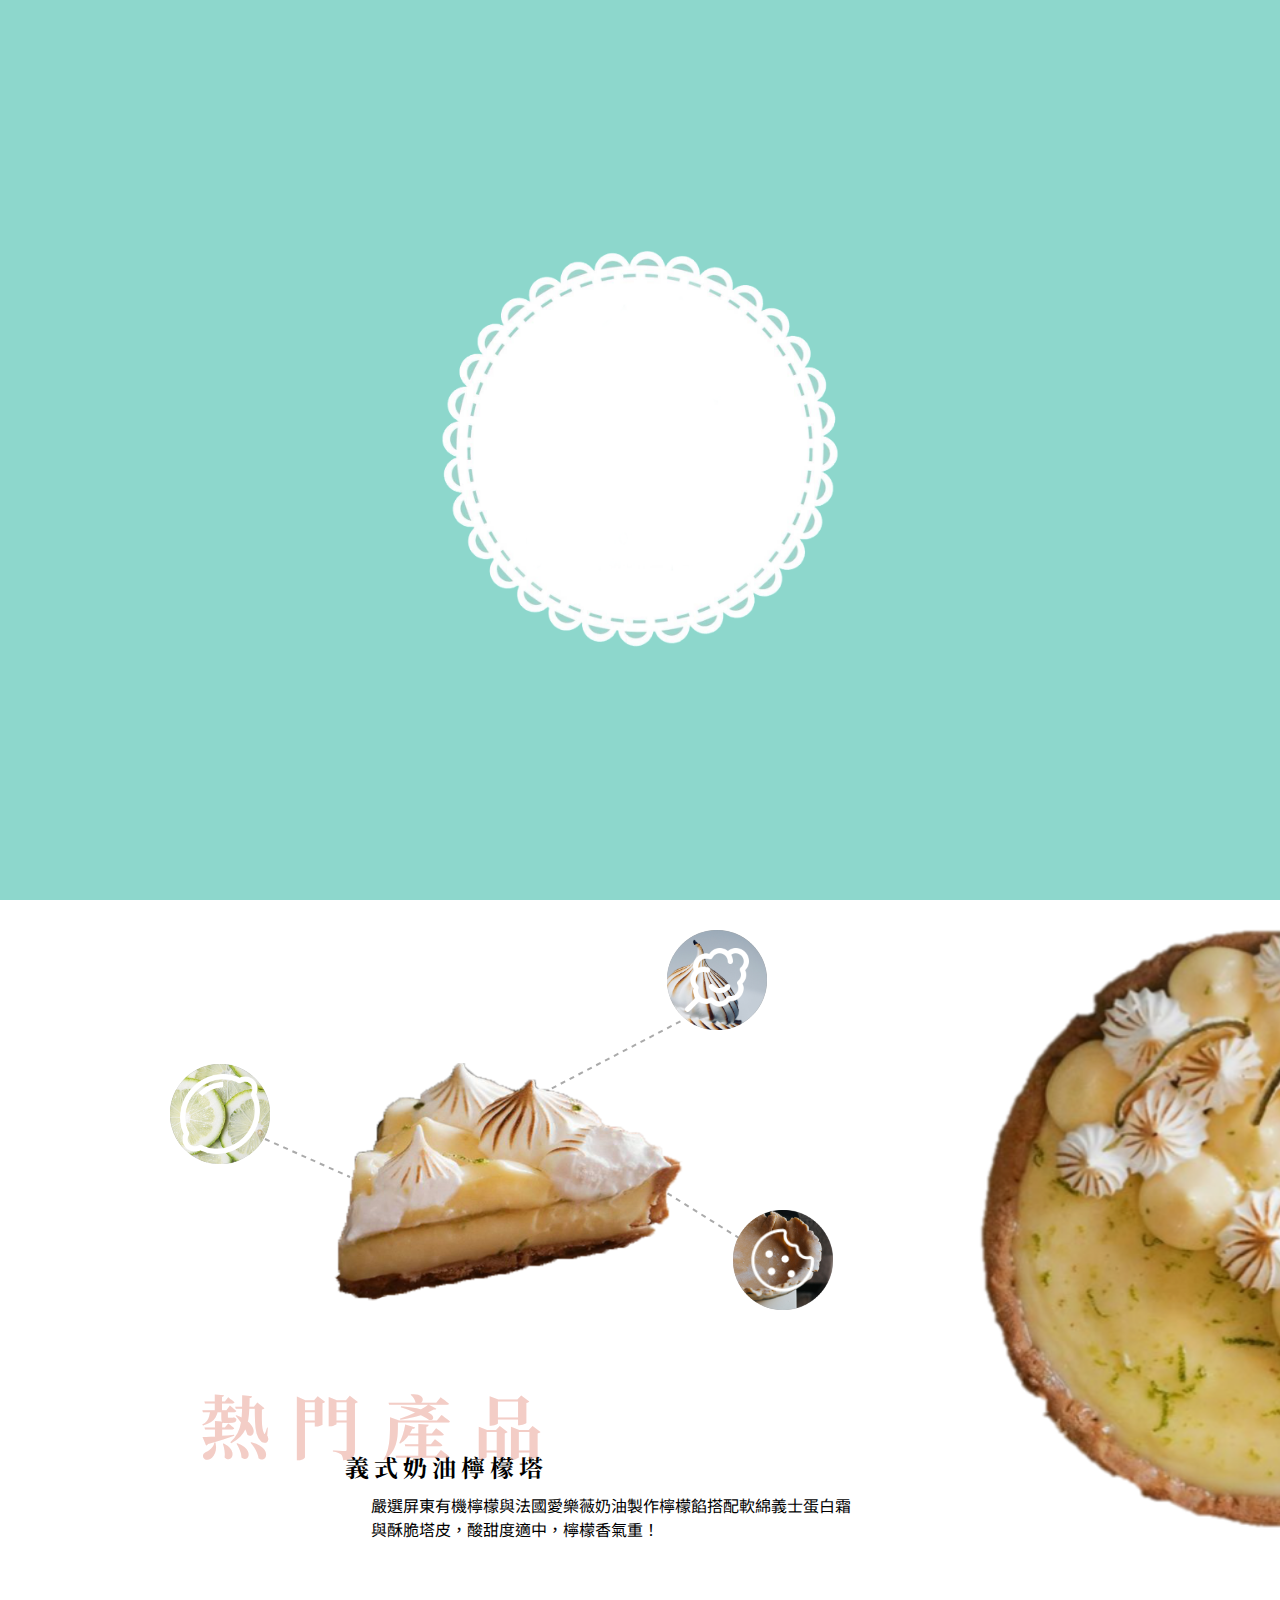
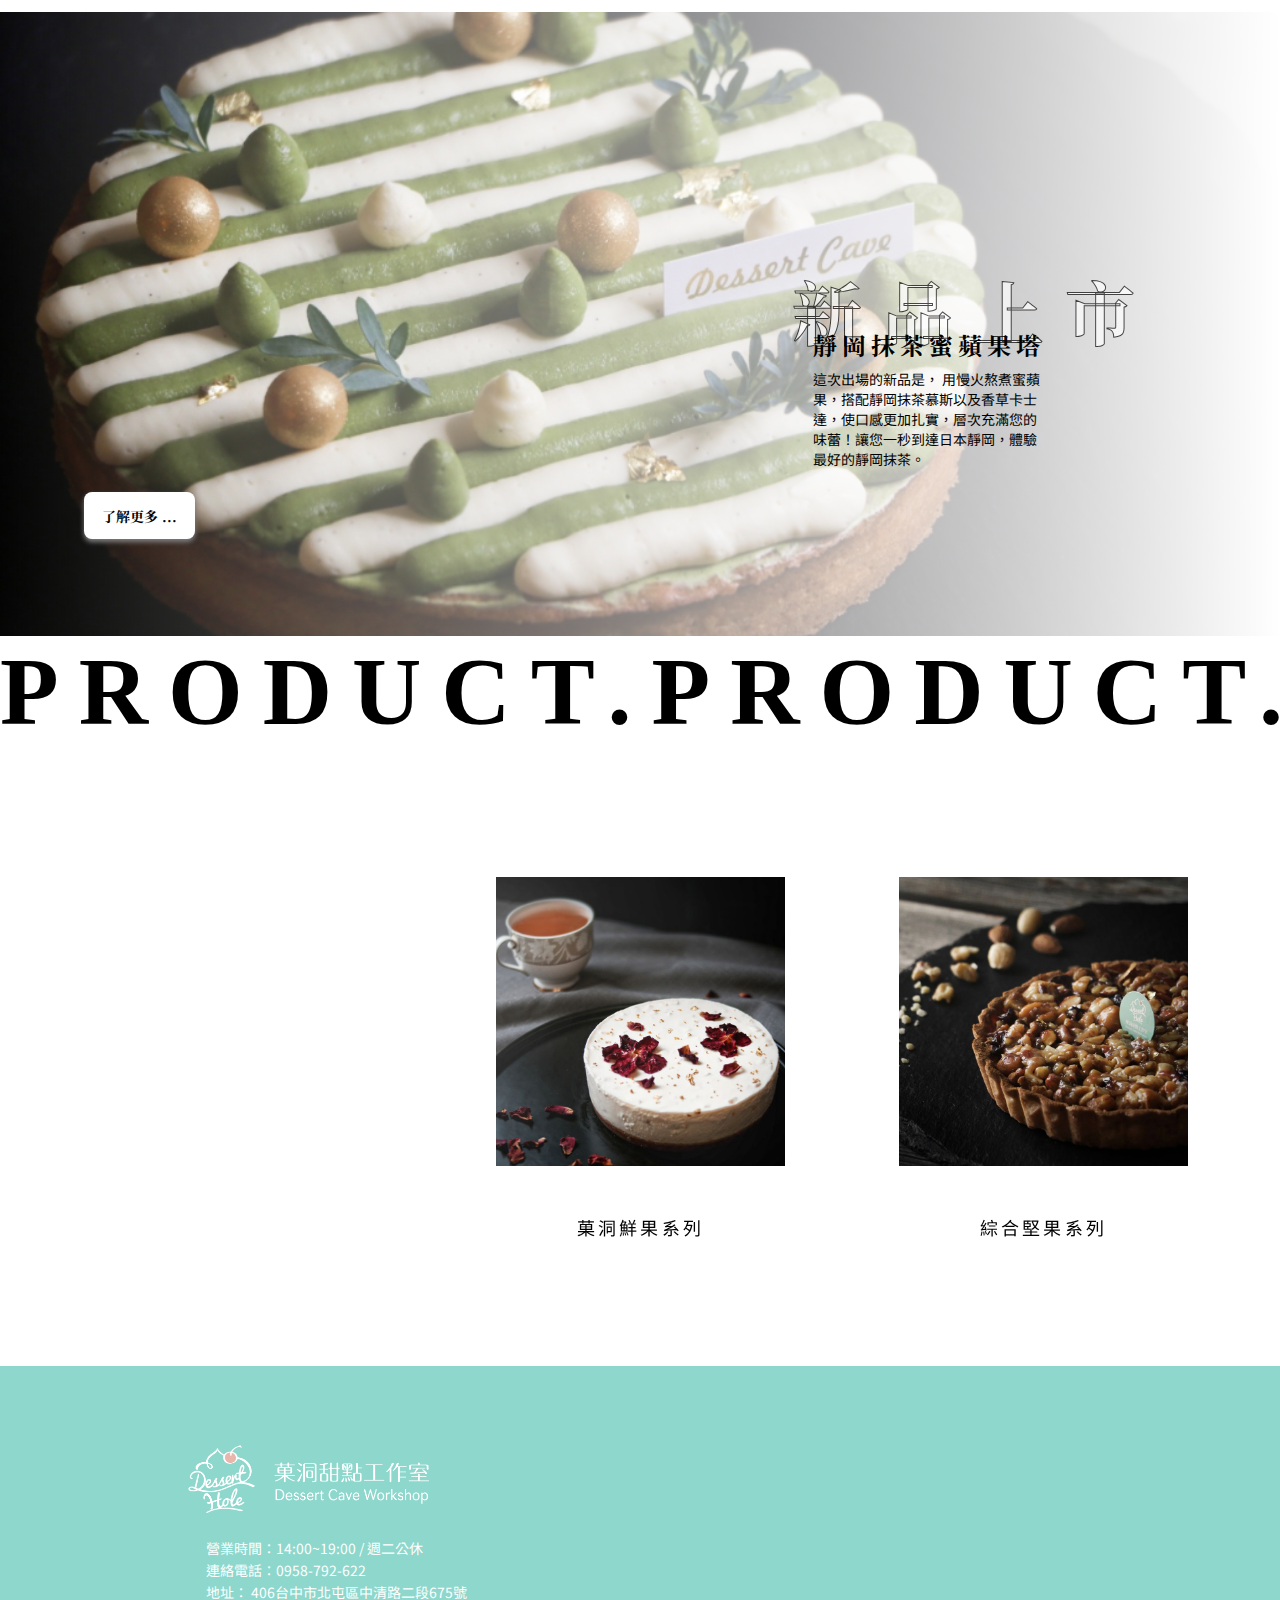
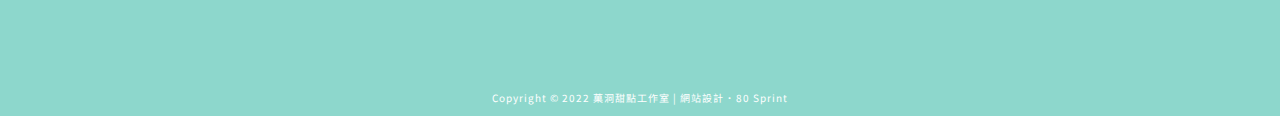
==== commit 7d795532: "11050103" ====
--- a/index.html
+++ b/index.html
@@ -131,12 +131,12 @@
 				<div class="carousel__track-container">
 					<ul class="carousel__track">
 						<li class="carousel__slide current-slide">
-							<img class="carousel__image_pc" src="./img/index/靜岡抹茶蜜蘋果.jfif" alt="">
-							<img class="carousel__image_phone" src="" alt="手機">
+							<img class="carousel__image_pc" src="./img/index/Banner01-1920x800.png" alt="">
+							<img class="carousel__image_phone" src="./img/index/Banner01-720x815.png" alt="手機">
 						</li>
 						<li class="carousel__slide">
-							<img class="carousel__image_pc" src="./img/義式奶油檸檬塔.png" alt="">
-							<img class="carousel__image_phone" src="" alt="">
+							<img class="carousel__image_pc" src="./img/index/Banner02-1920x800.png" alt="">
+							<img class="carousel__image_phone" src="./img/index/Banner02-720x815.png" alt="">
 						</li>
 					</ul>
 				</div>
@@ -196,8 +196,8 @@
 
 
 		<div id="new" class="new-product">
-			<img class="new-image new-product-img-pc" src="./img/index/靜岡抹茶蜜蘋果.jfif" alt="New Product">
-			<img class="new-image new-product-img-phone" src="./img/lemon3_index_phone.jfif" alt="New Product">
+			<img class="new-image new-product-img-pc" src="./img/index/NewProduct-1034x624.png" alt="New Product">
+			<img class="new-image new-product-img-phone" src="./img/index/NewProduct-430x451.png" alt="New Product">
 			<div class="text">
 				<div class="title">
 					<div class="inner-text">
